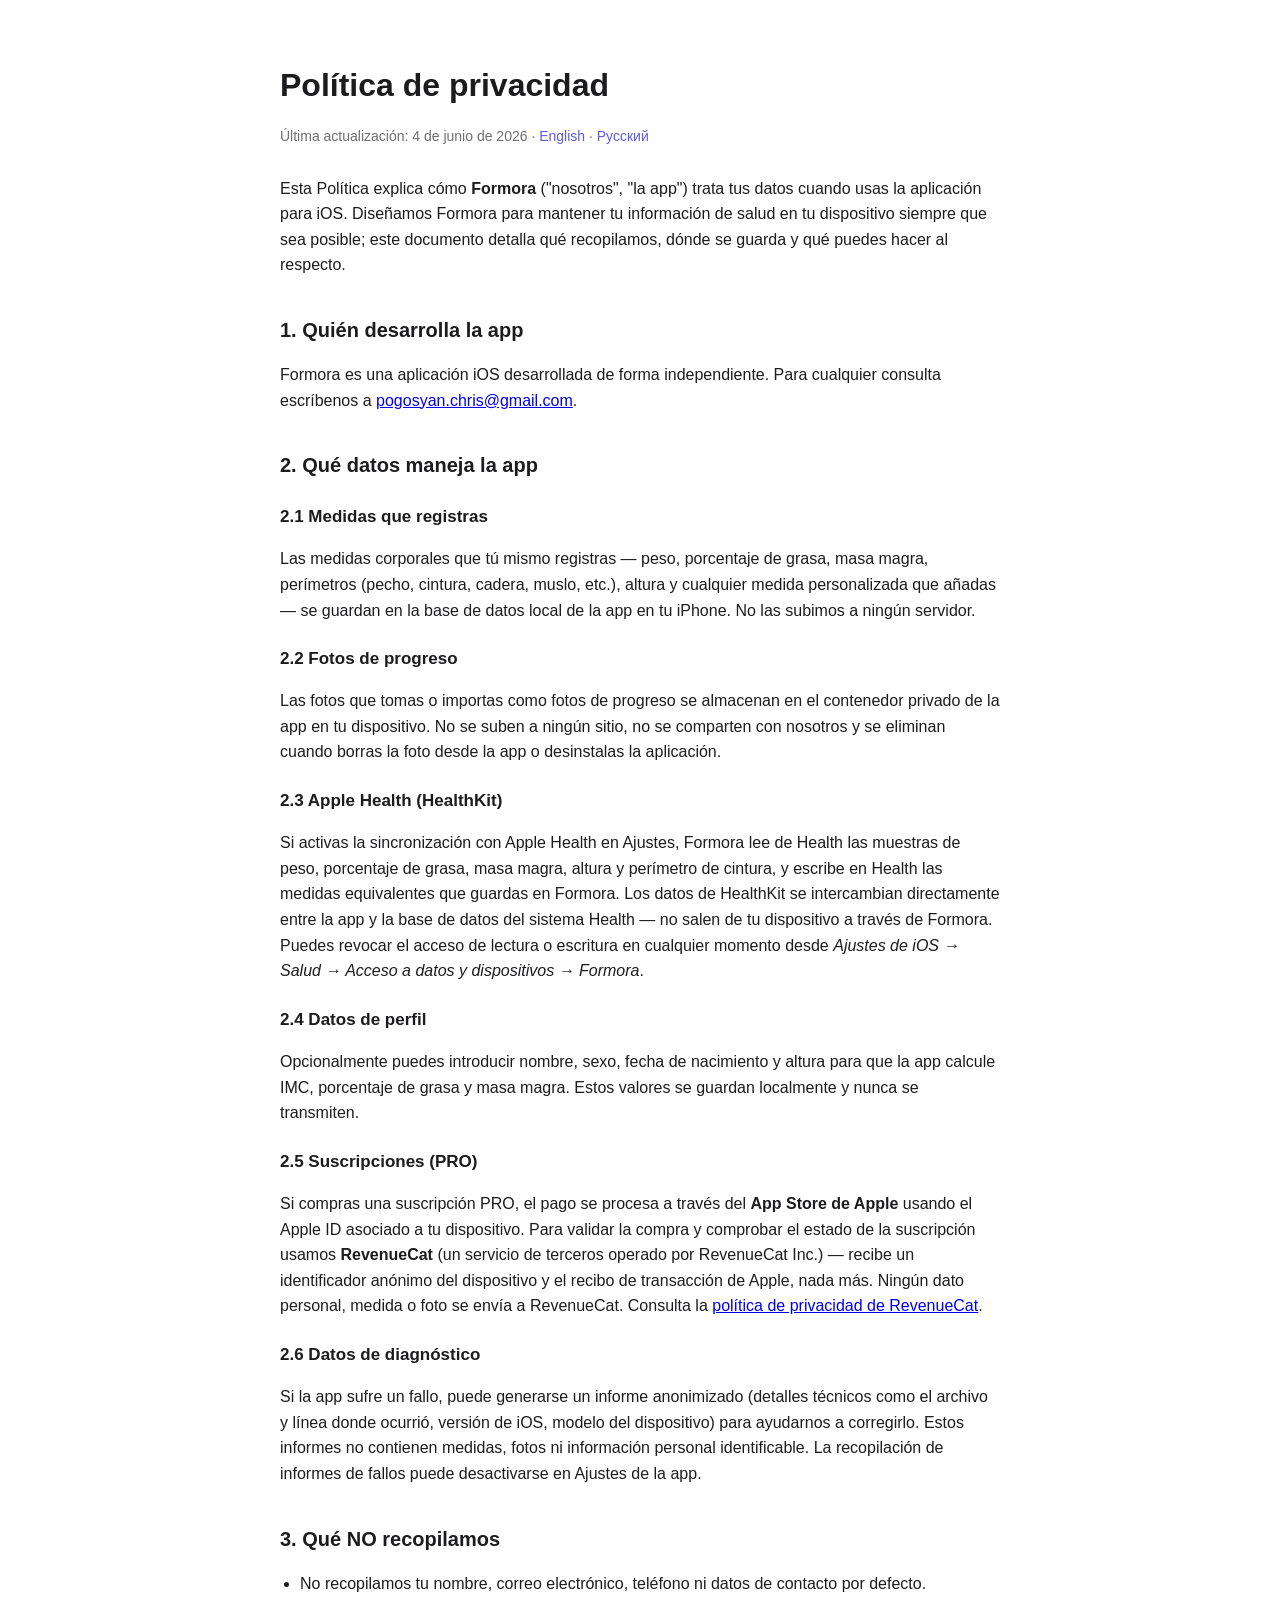
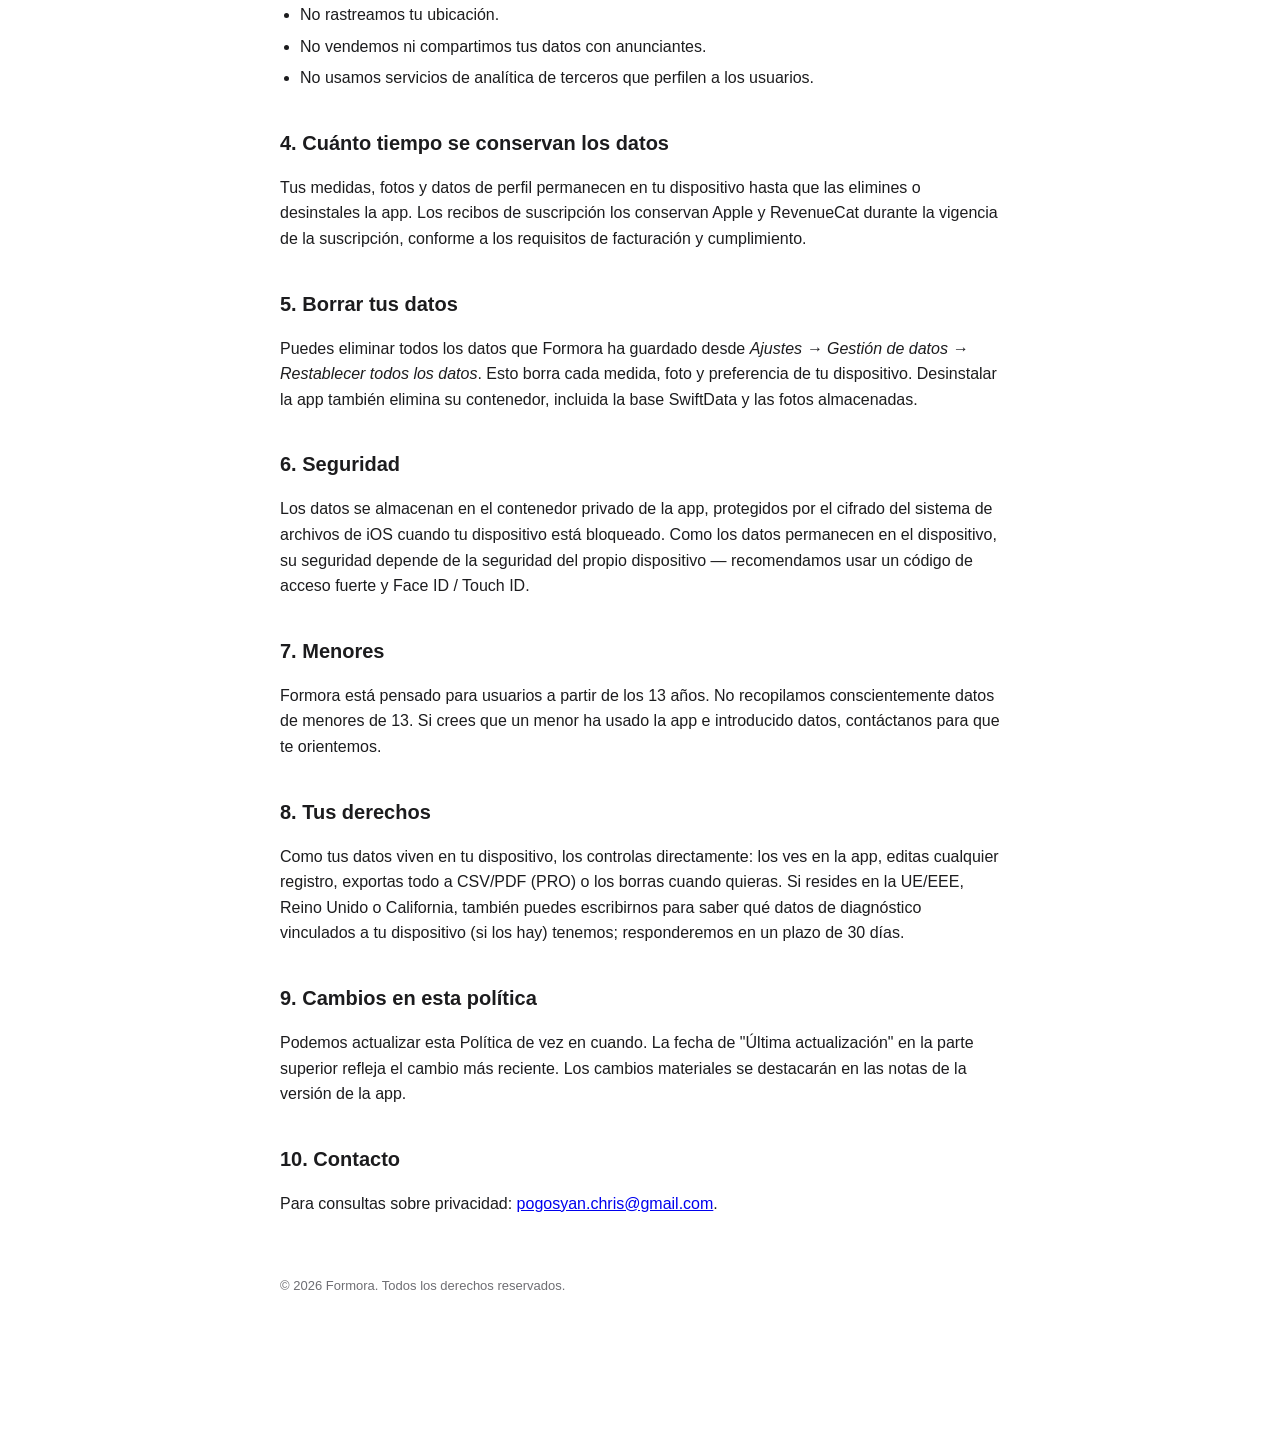
==== privacy.es.html @ cd093d3e "Initial — Privacy Policy and Terms of Service (EN/RU/ES)" ====
<!DOCTYPE html>
<html lang="es">
<head>
<meta charset="utf-8">
<meta name="viewport" content="width=device-width, initial-scale=1">
<title>Formora — Política de privacidad</title>
<link rel="stylesheet" href="style.css">
</head>
<body>

<h1>Política de privacidad</h1>
<p class="meta">
  Última actualización: 4 de junio de 2026 ·
  <a href="privacy.html">English</a> ·
  <a href="privacy.ru.html">Русский</a>
</p>

<p>Esta Política explica cómo <strong>Formora</strong> ("nosotros", "la app") trata tus datos cuando usas la aplicación para iOS. Diseñamos Formora para mantener tu información de salud en tu dispositivo siempre que sea posible; este documento detalla qué recopilamos, dónde se guarda y qué puedes hacer al respecto.</p>

<h2>1. Quién desarrolla la app</h2>
<p>Formora es una aplicación iOS desarrollada de forma independiente. Para cualquier consulta escríbenos a <a href="mailto:pogosyan.chris@gmail.com">pogosyan.chris@gmail.com</a>.</p>

<h2>2. Qué datos maneja la app</h2>

<h3>2.1 Medidas que registras</h3>
<p>Las medidas corporales que tú mismo registras — peso, porcentaje de grasa, masa magra, perímetros (pecho, cintura, cadera, muslo, etc.), altura y cualquier medida personalizada que añadas — se guardan en la base de datos local de la app en tu iPhone. No las subimos a ningún servidor.</p>

<h3>2.2 Fotos de progreso</h3>
<p>Las fotos que tomas o importas como fotos de progreso se almacenan en el contenedor privado de la app en tu dispositivo. No se suben a ningún sitio, no se comparten con nosotros y se eliminan cuando borras la foto desde la app o desinstalas la aplicación.</p>

<h3>2.3 Apple Health (HealthKit)</h3>
<p>Si activas la sincronización con Apple Health en Ajustes, Formora lee de Health las muestras de peso, porcentaje de grasa, masa magra, altura y perímetro de cintura, y escribe en Health las medidas equivalentes que guardas en Formora. Los datos de HealthKit se intercambian directamente entre la app y la base de datos del sistema Health — no salen de tu dispositivo a través de Formora. Puedes revocar el acceso de lectura o escritura en cualquier momento desde <em>Ajustes de iOS → Salud → Acceso a datos y dispositivos → Formora</em>.</p>

<h3>2.4 Datos de perfil</h3>
<p>Opcionalmente puedes introducir nombre, sexo, fecha de nacimiento y altura para que la app calcule IMC, porcentaje de grasa y masa magra. Estos valores se guardan localmente y nunca se transmiten.</p>

<h3>2.5 Suscripciones (PRO)</h3>
<p>Si compras una suscripción PRO, el pago se procesa a través del <strong>App Store de Apple</strong> usando el Apple ID asociado a tu dispositivo. Para validar la compra y comprobar el estado de la suscripción usamos <strong>RevenueCat</strong> (un servicio de terceros operado por RevenueCat Inc.) — recibe un identificador anónimo del dispositivo y el recibo de transacción de Apple, nada más. Ningún dato personal, medida o foto se envía a RevenueCat. Consulta la <a href="https://www.revenuecat.com/privacy/">política de privacidad de RevenueCat</a>.</p>

<h3>2.6 Datos de diagnóstico</h3>
<p>Si la app sufre un fallo, puede generarse un informe anonimizado (detalles técnicos como el archivo y línea donde ocurrió, versión de iOS, modelo del dispositivo) para ayudarnos a corregirlo. Estos informes no contienen medidas, fotos ni información personal identificable. La recopilación de informes de fallos puede desactivarse en Ajustes de la app.</p>

<h2>3. Qué NO recopilamos</h2>
<ul>
  <li>No recopilamos tu nombre, correo electrónico, teléfono ni datos de contacto por defecto.</li>
  <li>No rastreamos tu ubicación.</li>
  <li>No vendemos ni compartimos tus datos con anunciantes.</li>
  <li>No usamos servicios de analítica de terceros que perfilen a los usuarios.</li>
</ul>

<h2>4. Cuánto tiempo se conservan los datos</h2>
<p>Tus medidas, fotos y datos de perfil permanecen en tu dispositivo hasta que las elimines o desinstales la app. Los recibos de suscripción los conservan Apple y RevenueCat durante la vigencia de la suscripción, conforme a los requisitos de facturación y cumplimiento.</p>

<h2>5. Borrar tus datos</h2>
<p>Puedes eliminar todos los datos que Formora ha guardado desde <em>Ajustes → Gestión de datos → Restablecer todos los datos</em>. Esto borra cada medida, foto y preferencia de tu dispositivo. Desinstalar la app también elimina su contenedor, incluida la base SwiftData y las fotos almacenadas.</p>

<h2>6. Seguridad</h2>
<p>Los datos se almacenan en el contenedor privado de la app, protegidos por el cifrado del sistema de archivos de iOS cuando tu dispositivo está bloqueado. Como los datos permanecen en el dispositivo, su seguridad depende de la seguridad del propio dispositivo — recomendamos usar un código de acceso fuerte y Face ID / Touch ID.</p>

<h2>7. Menores</h2>
<p>Formora está pensado para usuarios a partir de los 13 años. No recopilamos conscientemente datos de menores de 13. Si crees que un menor ha usado la app e introducido datos, contáctanos para que te orientemos.</p>

<h2>8. Tus derechos</h2>
<p>Como tus datos viven en tu dispositivo, los controlas directamente: los ves en la app, editas cualquier registro, exportas todo a CSV/PDF (PRO) o los borras cuando quieras. Si resides en la UE/EEE, Reino Unido o California, también puedes escribirnos para saber qué datos de diagnóstico vinculados a tu dispositivo (si los hay) tenemos; responderemos en un plazo de 30 días.</p>

<h2>9. Cambios en esta política</h2>
<p>Podemos actualizar esta Política de vez en cuando. La fecha de "Última actualización" en la parte superior refleja el cambio más reciente. Los cambios materiales se destacarán en las notas de la versión de la app.</p>

<h2>10. Contacto</h2>
<p>Para consultas sobre privacidad: <a href="mailto:pogosyan.chris@gmail.com">pogosyan.chris@gmail.com</a>.</p>

<footer>© 2026 Formora. Todos los derechos reservados.</footer>

</body>
</html>
---- style.css ----
/* Shared styling for Formora legal pages.
   Plain Apple-feeling typography; lives next to the HTML so GitHub
   Pages serves it from the same /docs root. */
body {
  font-family: -apple-system, BlinkMacSystemFont, "SF Pro Text",
    "Helvetica Neue", sans-serif;
  max-width: 720px;
  margin: 60px auto;
  padding: 0 24px 80px;
  color: #1c1c1e;
  line-height: 1.6;
  background: #fff;
}

h1 { font-size: 32px; margin-bottom: 4px; }
h2 { font-size: 20px; margin-top: 36px; margin-bottom: 8px; }
h3 { font-size: 17px; margin-top: 22px; margin-bottom: 6px; }

p, li { font-size: 16px; }
ul { padding-left: 20px; }
li { margin: 6px 0; }

.meta { color: #6e6e73; font-size: 14px; margin-bottom: 28px; }
.meta a { color: #5e5ce6; text-decoration: none; }
.meta a:hover { text-decoration: underline; }

code {
  font-family: ui-monospace, "SF Mono", Menlo, monospace;
  font-size: 14px;
  background: #f5f5f7;
  padding: 2px 6px;
  border-radius: 4px;
}

footer {
  margin-top: 60px;
  font-size: 13px;
  color: #6e6e73;
}

@media (prefers-color-scheme: dark) {
  body { background: #000; color: #f2f2f7; }
  .meta, footer { color: #8e8e93; }
  code { background: #1c1c1e; }
}
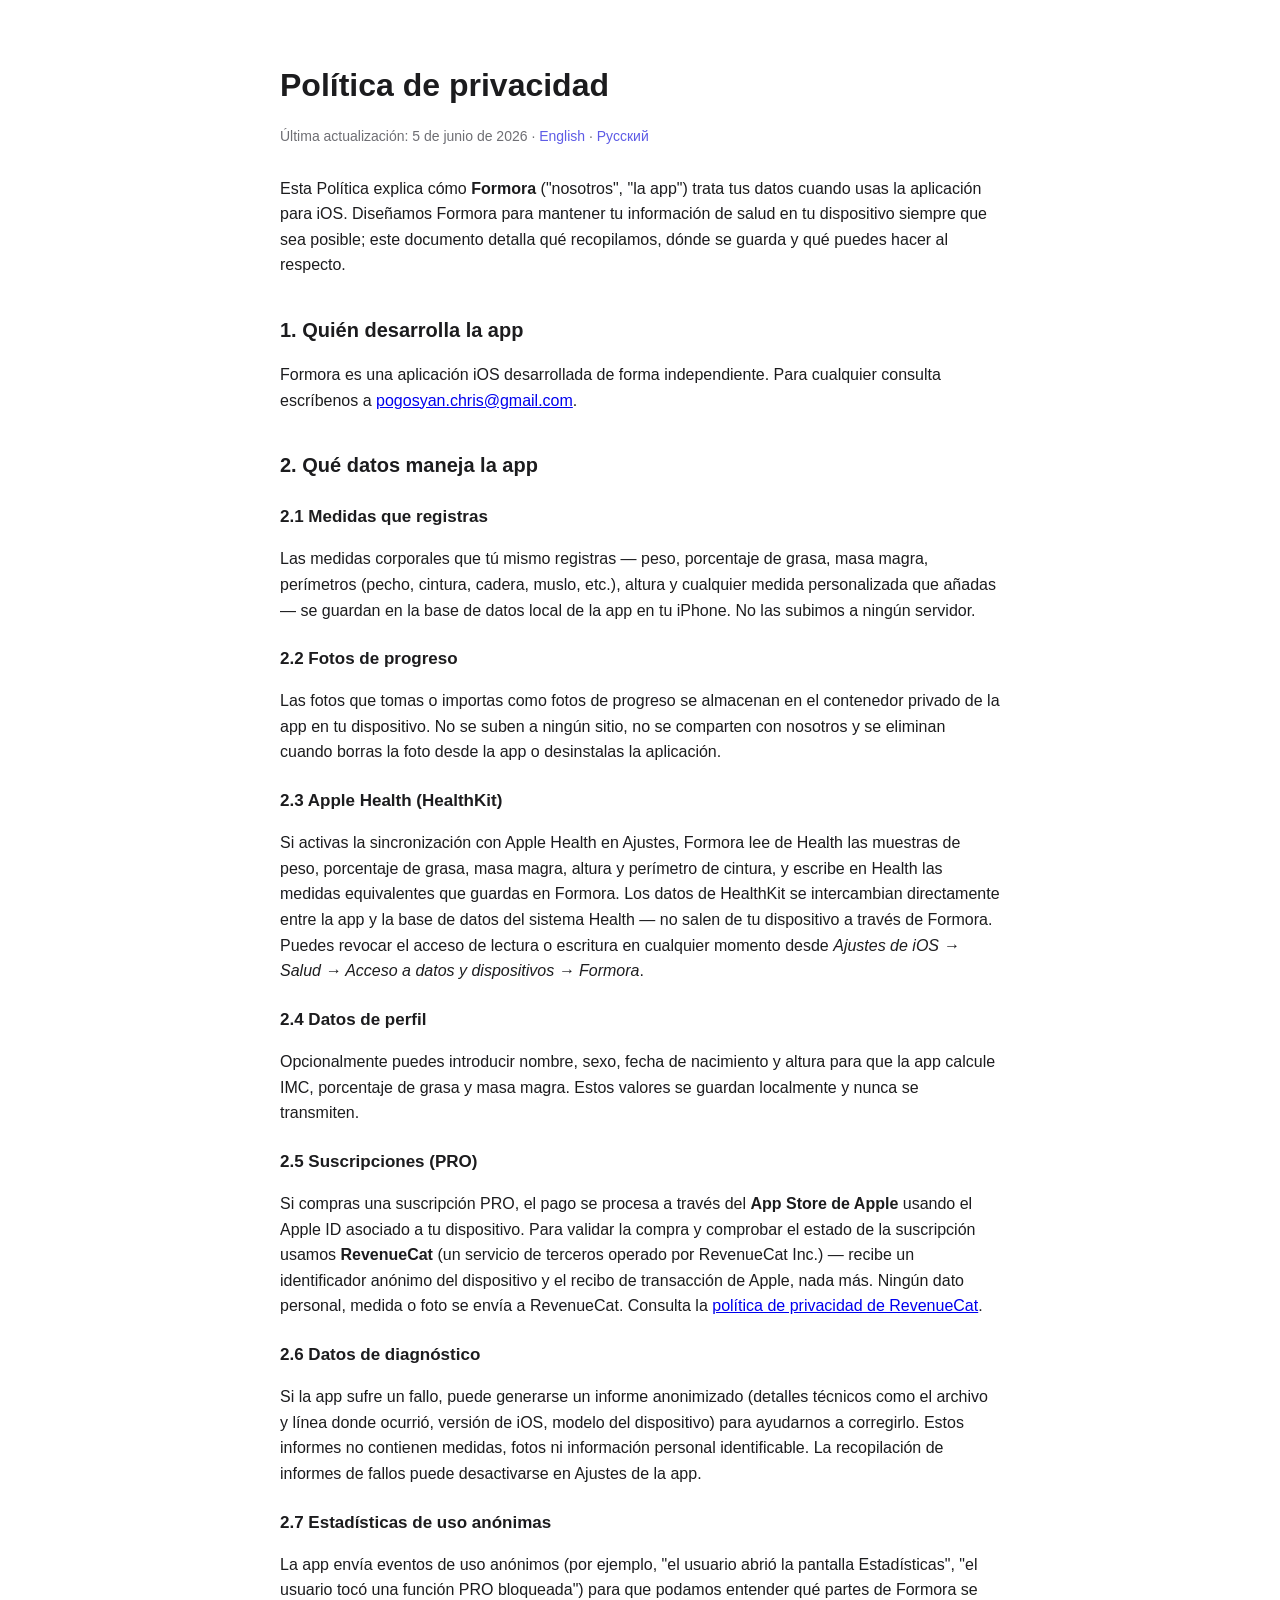
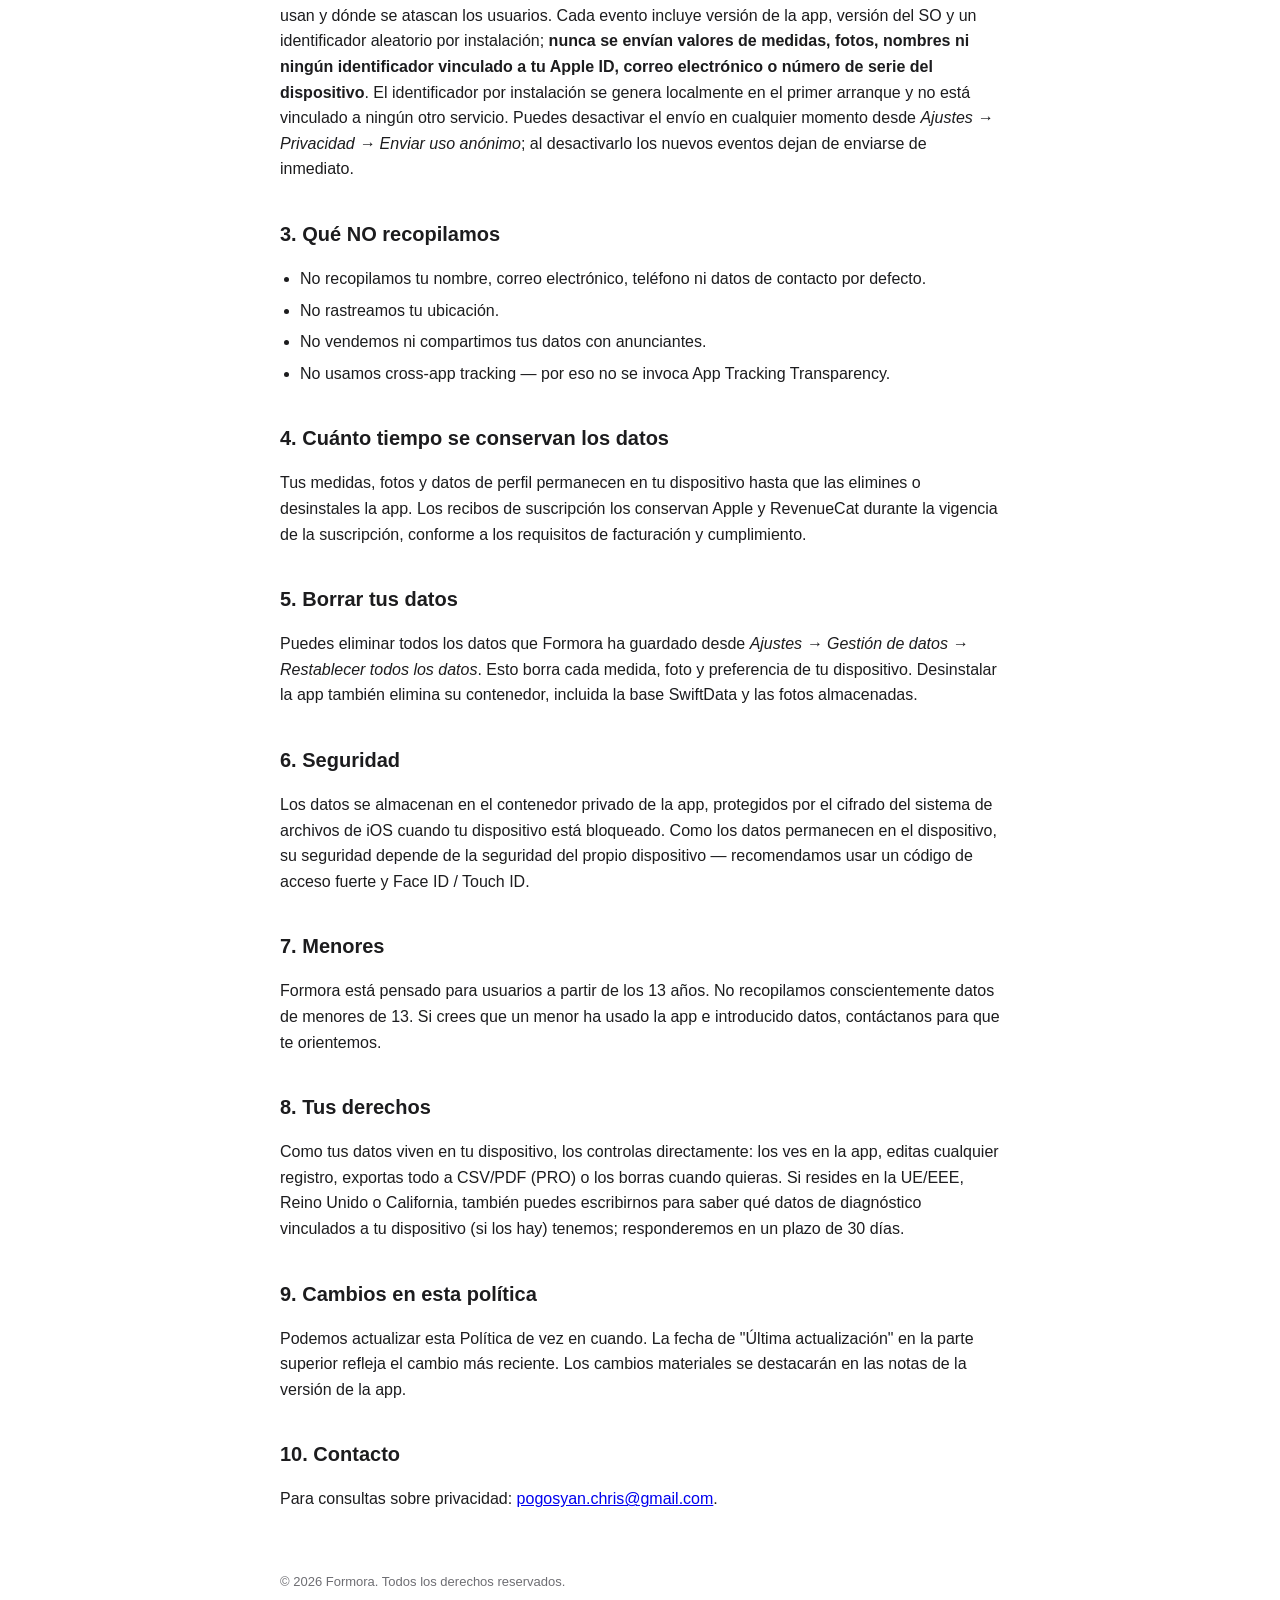
==== commit 8f3a7805: "Privacy Policy: document anonymous in-app usage analytics Adds a new §2.7 explaining that the app em" ====
--- a/privacy.es.html
+++ b/privacy.es.html
@@ -10,7 +10,7 @@
 
 <h1>Política de privacidad</h1>
 <p class="meta">
-  Última actualización: 4 de junio de 2026 ·
+  Última actualización: 5 de junio de 2026 ·
   <a href="privacy.html">English</a> ·
   <a href="privacy.ru.html">Русский</a>
 </p>
@@ -40,12 +40,15 @@
 <h3>2.6 Datos de diagnóstico</h3>
 <p>Si la app sufre un fallo, puede generarse un informe anonimizado (detalles técnicos como el archivo y línea donde ocurrió, versión de iOS, modelo del dispositivo) para ayudarnos a corregirlo. Estos informes no contienen medidas, fotos ni información personal identificable. La recopilación de informes de fallos puede desactivarse en Ajustes de la app.</p>
 
+<h3>2.7 Estadísticas de uso anónimas</h3>
+<p>La app envía eventos de uso anónimos (por ejemplo, "el usuario abrió la pantalla Estadísticas", "el usuario tocó una función PRO bloqueada") para que podamos entender qué partes de Formora se usan y dónde se atascan los usuarios. Cada evento incluye versión de la app, versión del SO y un identificador aleatorio por instalación; <strong>nunca se envían valores de medidas, fotos, nombres ni ningún identificador vinculado a tu Apple ID, correo electrónico o número de serie del dispositivo</strong>. El identificador por instalación se genera localmente en el primer arranque y no está vinculado a ningún otro servicio. Puedes desactivar el envío en cualquier momento desde <em>Ajustes → Privacidad → Enviar uso anónimo</em>; al desactivarlo los nuevos eventos dejan de enviarse de inmediato.</p>
+
 <h2>3. Qué NO recopilamos</h2>
 <ul>
   <li>No recopilamos tu nombre, correo electrónico, teléfono ni datos de contacto por defecto.</li>
   <li>No rastreamos tu ubicación.</li>
   <li>No vendemos ni compartimos tus datos con anunciantes.</li>
-  <li>No usamos servicios de analítica de terceros que perfilen a los usuarios.</li>
+  <li>No usamos cross-app tracking — por eso no se invoca App Tracking Transparency.</li>
 </ul>
 
 <h2>4. Cuánto tiempo se conservan los datos</h2>
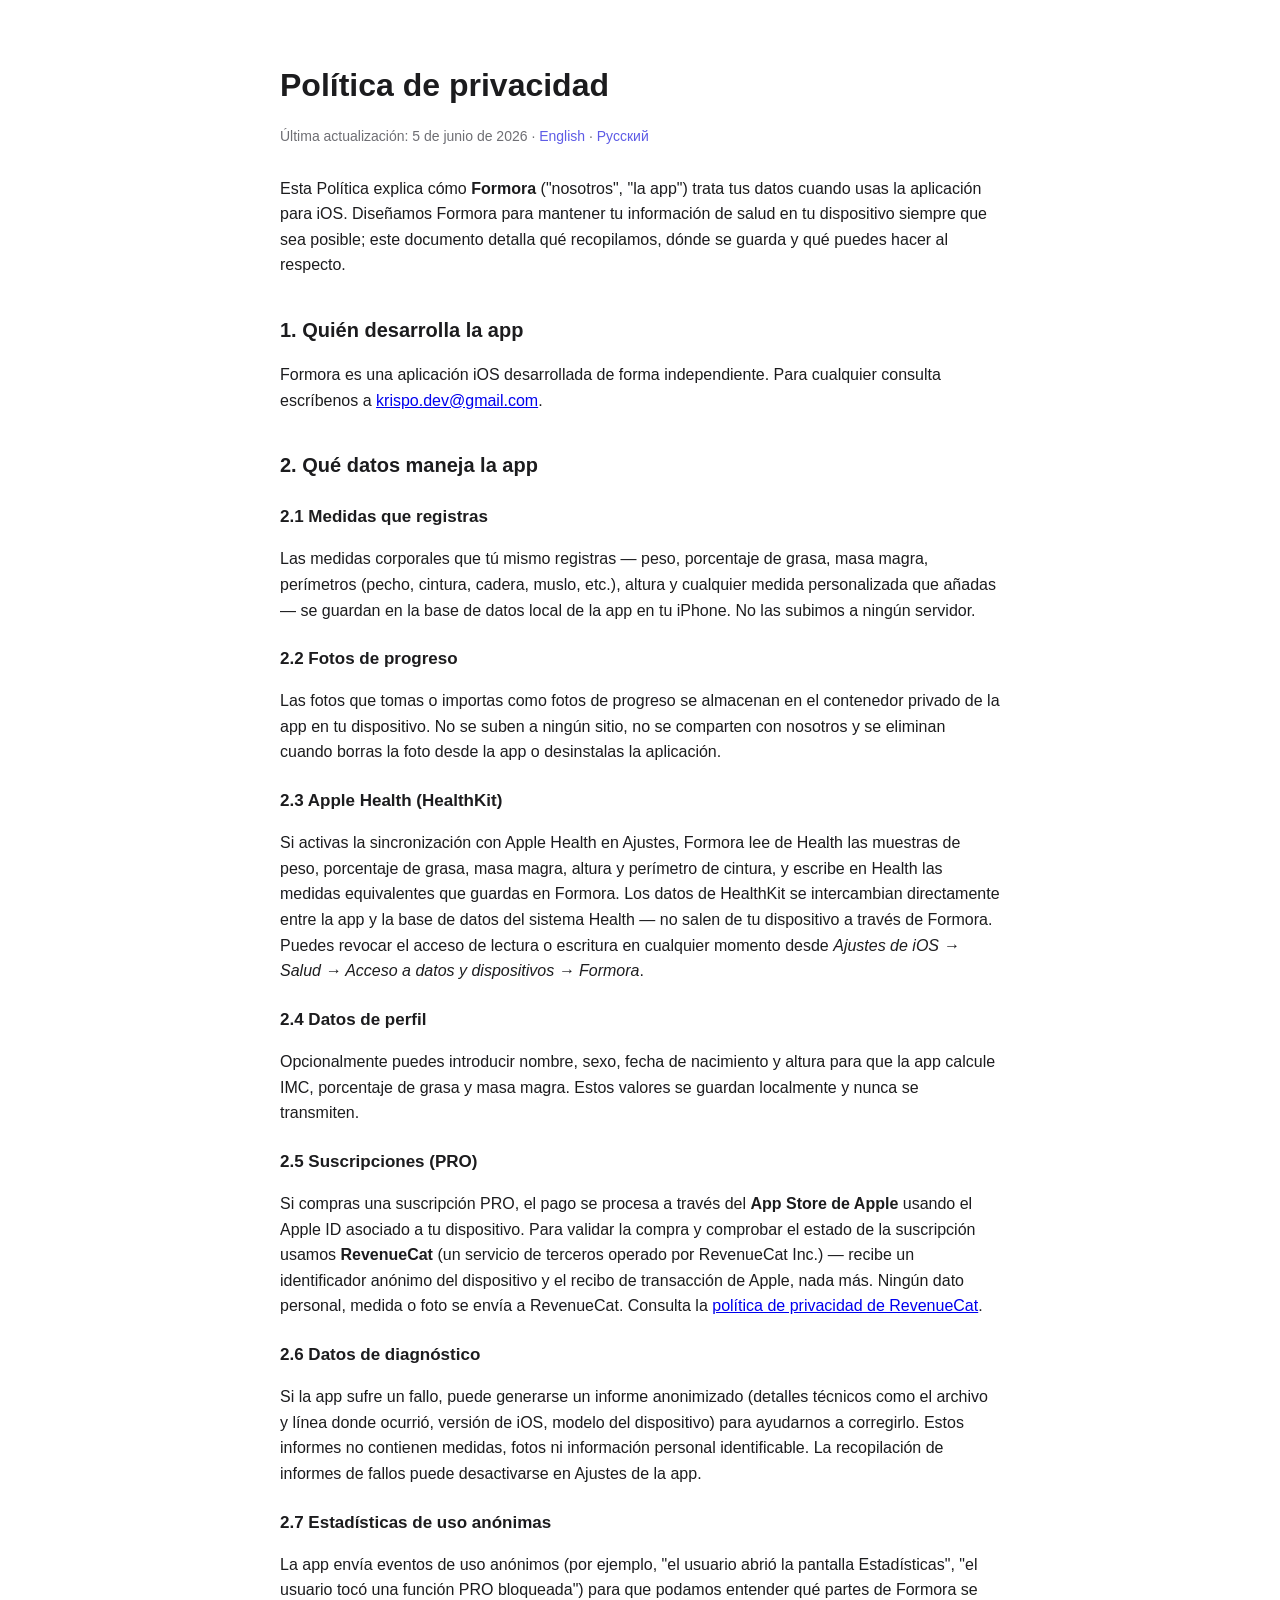
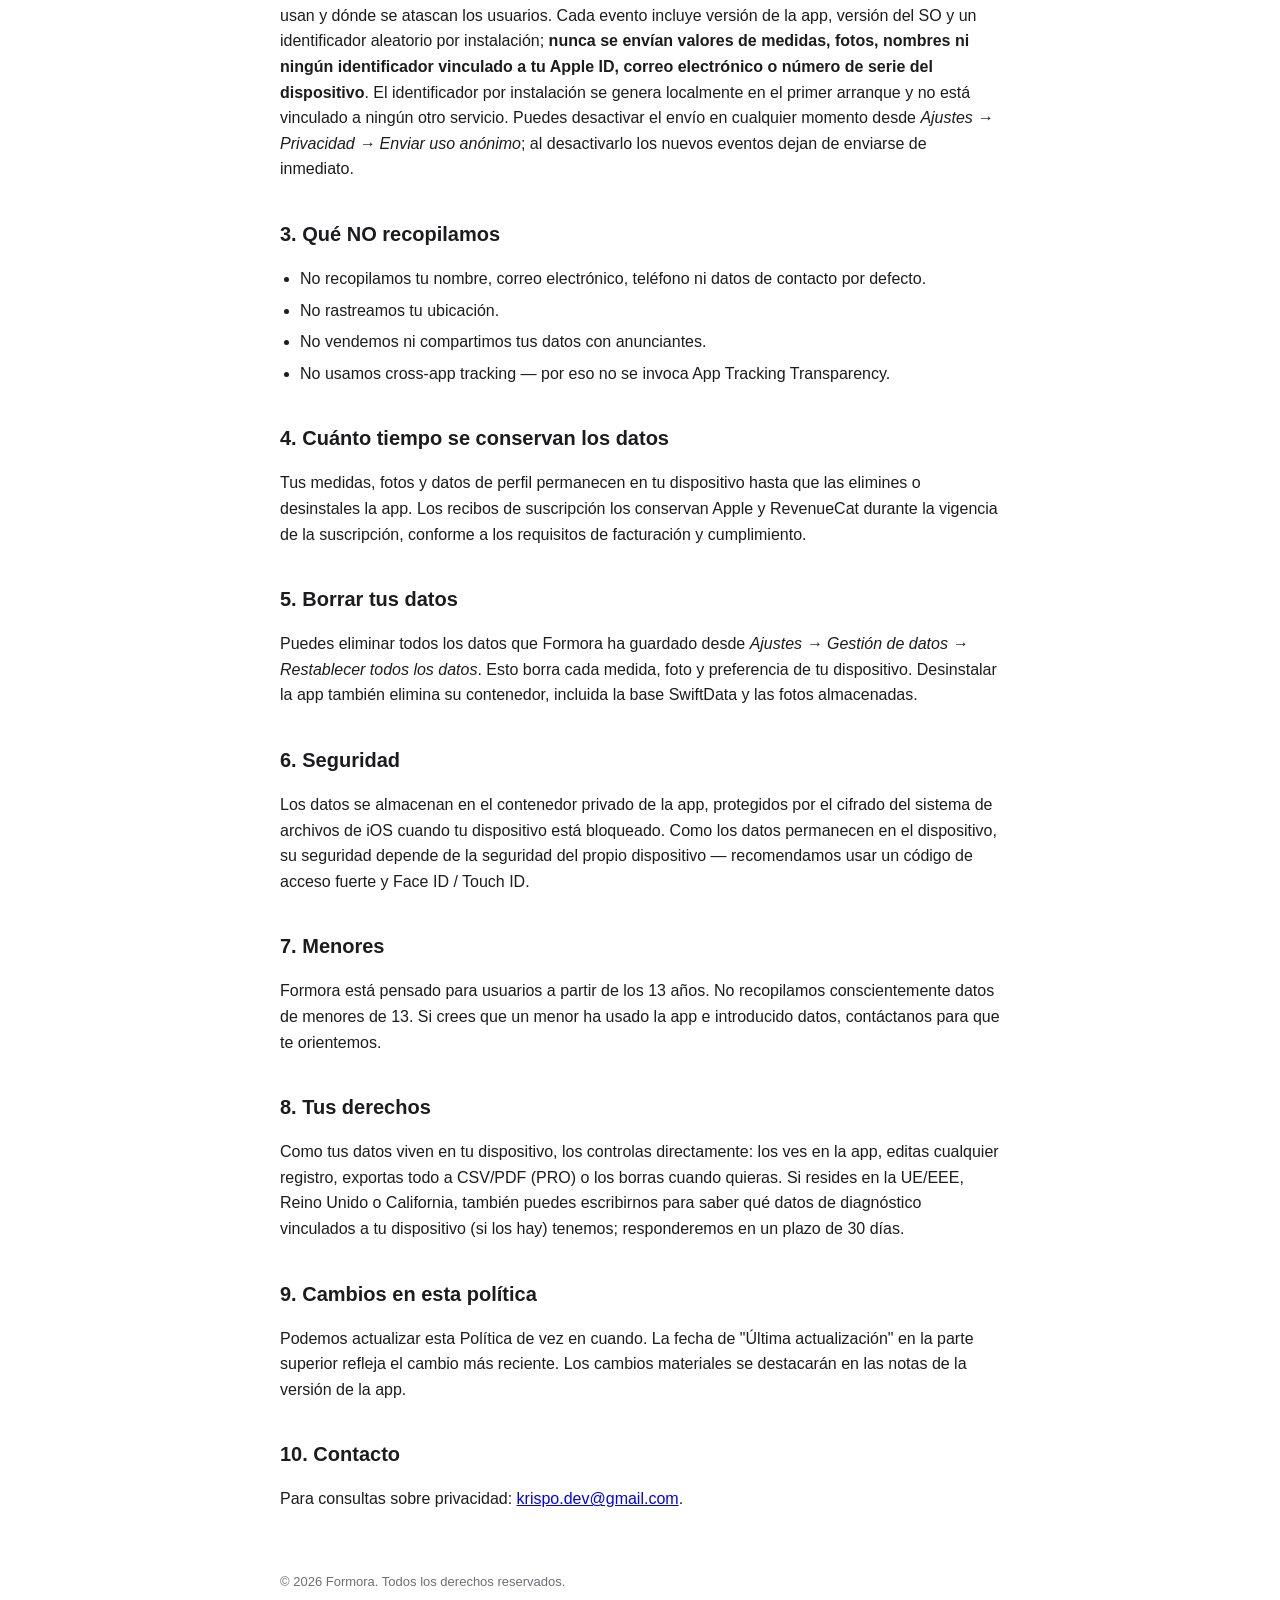
==== commit d2260103: "Support email: pogosyan.chris@gmail.com → krispo.dev@gmail.com Personal address swapped for a dedica" ====
--- a/privacy.es.html
+++ b/privacy.es.html
@@ -18,7 +18,7 @@
 <p>Esta Política explica cómo <strong>Formora</strong> ("nosotros", "la app") trata tus datos cuando usas la aplicación para iOS. Diseñamos Formora para mantener tu información de salud en tu dispositivo siempre que sea posible; este documento detalla qué recopilamos, dónde se guarda y qué puedes hacer al respecto.</p>
 
 <h2>1. Quién desarrolla la app</h2>
-<p>Formora es una aplicación iOS desarrollada de forma independiente. Para cualquier consulta escríbenos a <a href="mailto:pogosyan.chris@gmail.com">pogosyan.chris@gmail.com</a>.</p>
+<p>Formora es una aplicación iOS desarrollada de forma independiente. Para cualquier consulta escríbenos a <a href="mailto:krispo.dev@gmail.com">krispo.dev@gmail.com</a>.</p>
 
 <h2>2. Qué datos maneja la app</h2>
 
@@ -70,7 +70,7 @@
 <p>Podemos actualizar esta Política de vez en cuando. La fecha de "Última actualización" en la parte superior refleja el cambio más reciente. Los cambios materiales se destacarán en las notas de la versión de la app.</p>
 
 <h2>10. Contacto</h2>
-<p>Para consultas sobre privacidad: <a href="mailto:pogosyan.chris@gmail.com">pogosyan.chris@gmail.com</a>.</p>
+<p>Para consultas sobre privacidad: <a href="mailto:krispo.dev@gmail.com">krispo.dev@gmail.com</a>.</p>
 
 <footer>© 2026 Formora. Todos los derechos reservados.</footer>
 
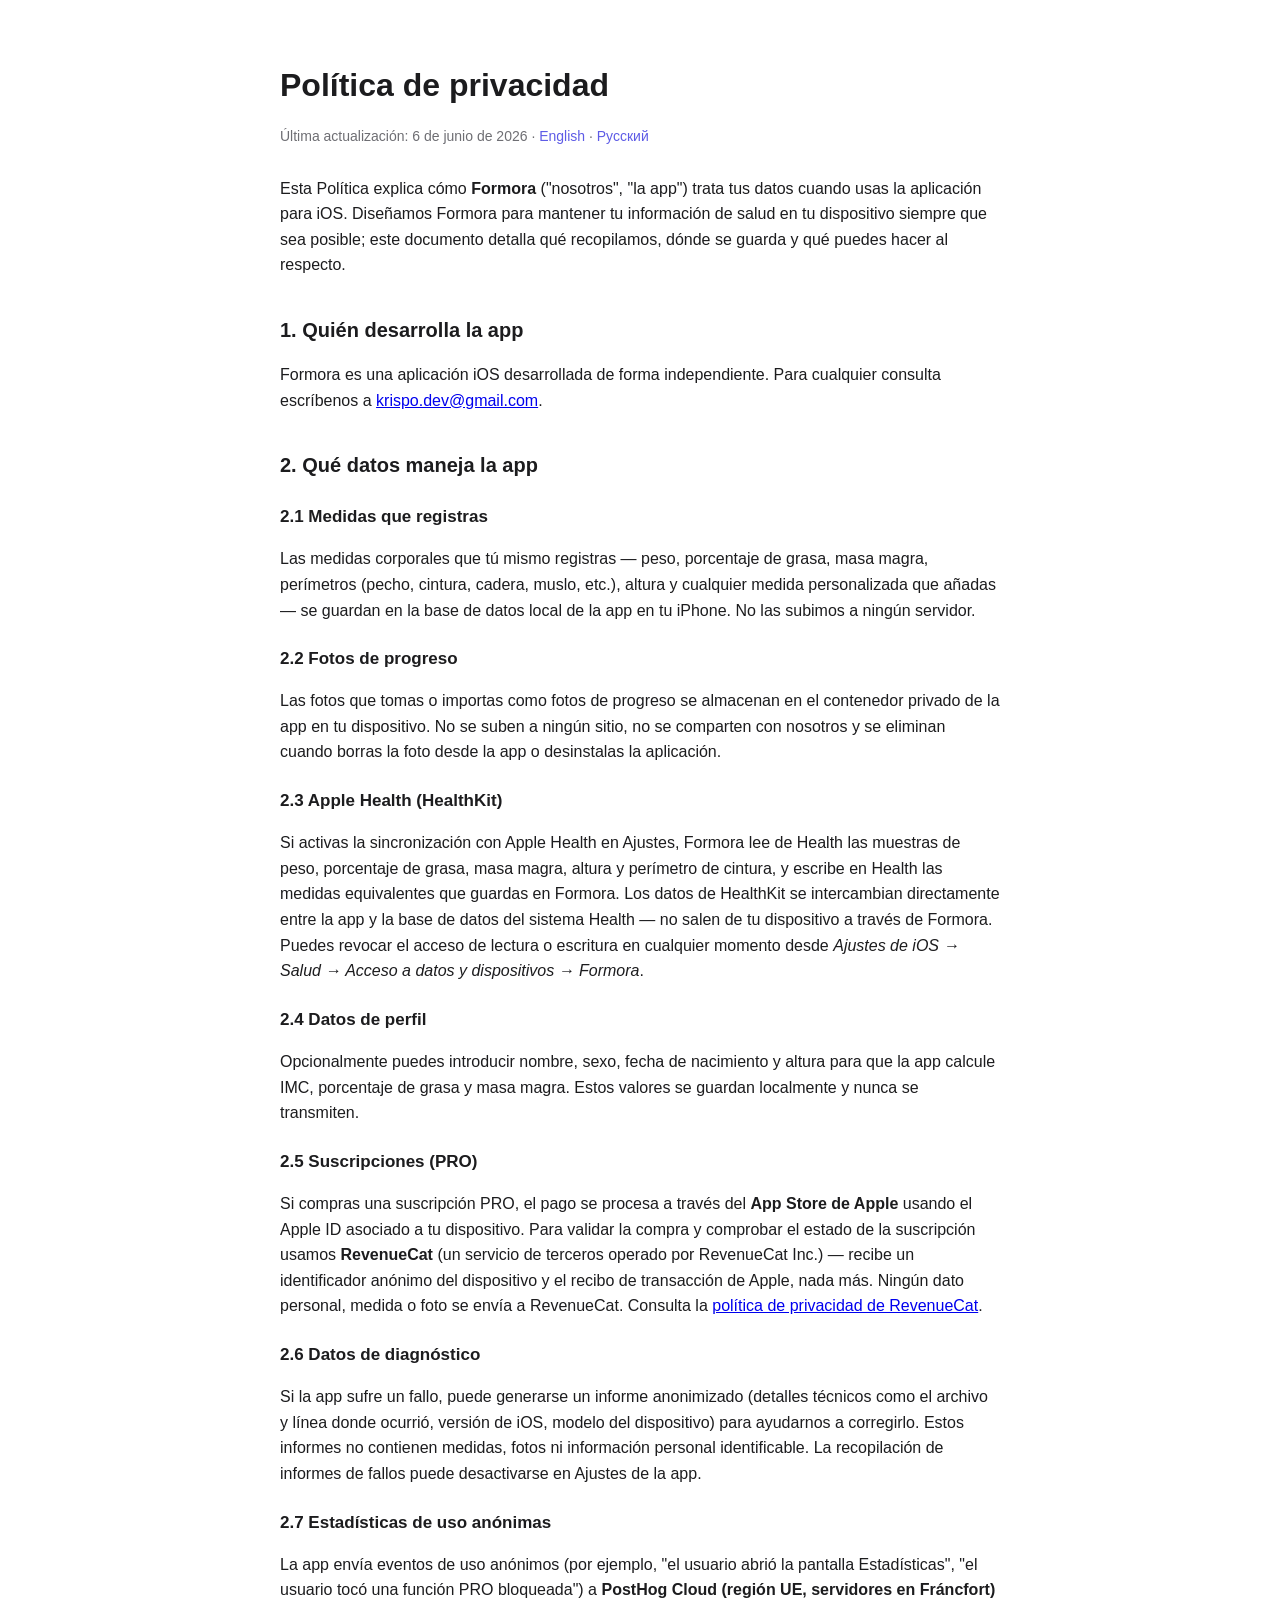
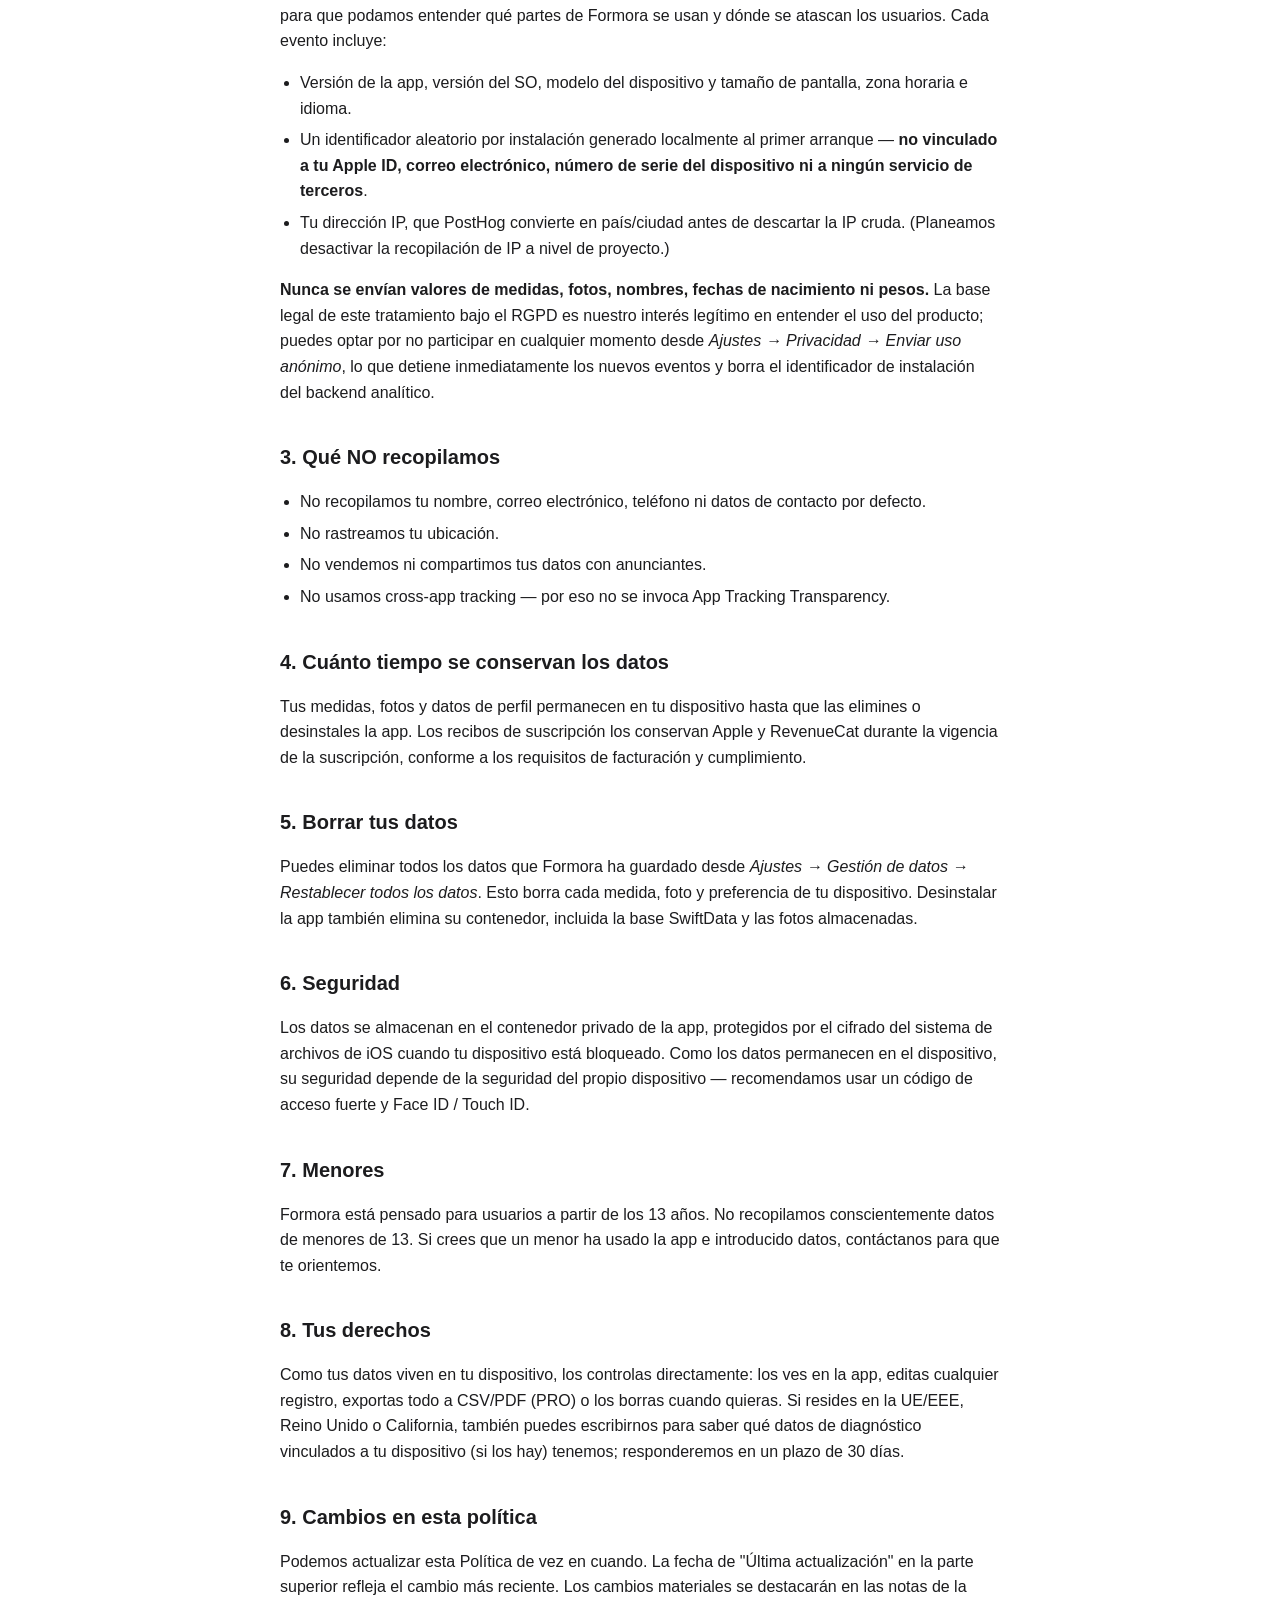
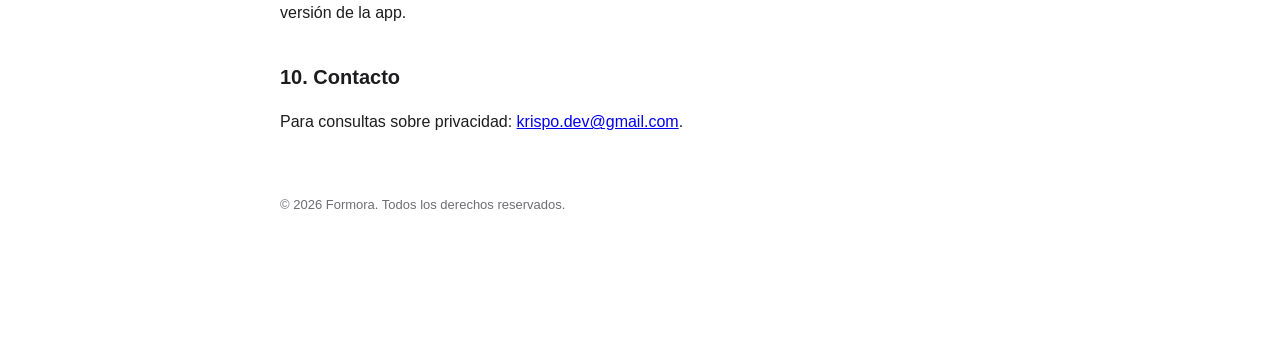
==== commit 1900e423: "Privacy: expand §2.7 to honestly disclose PostHog auto-captured fields The previous wording said eve" ====
--- a/privacy.es.html
+++ b/privacy.es.html
@@ -10,7 +10,7 @@
 
 <h1>Política de privacidad</h1>
 <p class="meta">
-  Última actualización: 5 de junio de 2026 ·
+  Última actualización: 6 de junio de 2026 ·
   <a href="privacy.html">English</a> ·
   <a href="privacy.ru.html">Русский</a>
 </p>
@@ -41,7 +41,13 @@
 <p>Si la app sufre un fallo, puede generarse un informe anonimizado (detalles técnicos como el archivo y línea donde ocurrió, versión de iOS, modelo del dispositivo) para ayudarnos a corregirlo. Estos informes no contienen medidas, fotos ni información personal identificable. La recopilación de informes de fallos puede desactivarse en Ajustes de la app.</p>
 
 <h3>2.7 Estadísticas de uso anónimas</h3>
-<p>La app envía eventos de uso anónimos (por ejemplo, "el usuario abrió la pantalla Estadísticas", "el usuario tocó una función PRO bloqueada") para que podamos entender qué partes de Formora se usan y dónde se atascan los usuarios. Cada evento incluye versión de la app, versión del SO y un identificador aleatorio por instalación; <strong>nunca se envían valores de medidas, fotos, nombres ni ningún identificador vinculado a tu Apple ID, correo electrónico o número de serie del dispositivo</strong>. El identificador por instalación se genera localmente en el primer arranque y no está vinculado a ningún otro servicio. Puedes desactivar el envío en cualquier momento desde <em>Ajustes → Privacidad → Enviar uso anónimo</em>; al desactivarlo los nuevos eventos dejan de enviarse de inmediato.</p>
+<p>La app envía eventos de uso anónimos (por ejemplo, "el usuario abrió la pantalla Estadísticas", "el usuario tocó una función PRO bloqueada") a <strong>PostHog Cloud (región UE, servidores en Fráncfort)</strong> para que podamos entender qué partes de Formora se usan y dónde se atascan los usuarios. Cada evento incluye:</p>
+<ul>
+  <li>Versión de la app, versión del SO, modelo del dispositivo y tamaño de pantalla, zona horaria e idioma.</li>
+  <li>Un identificador aleatorio por instalación generado localmente al primer arranque — <strong>no vinculado a tu Apple ID, correo electrónico, número de serie del dispositivo ni a ningún servicio de terceros</strong>.</li>
+  <li>Tu dirección IP, que PostHog convierte en país/ciudad antes de descartar la IP cruda. (Planeamos desactivar la recopilación de IP a nivel de proyecto.)</li>
+</ul>
+<p><strong>Nunca se envían valores de medidas, fotos, nombres, fechas de nacimiento ni pesos.</strong> La base legal de este tratamiento bajo el RGPD es nuestro interés legítimo en entender el uso del producto; puedes optar por no participar en cualquier momento desde <em>Ajustes → Privacidad → Enviar uso anónimo</em>, lo que detiene inmediatamente los nuevos eventos y borra el identificador de instalación del backend analítico.</p>
 
 <h2>3. Qué NO recopilamos</h2>
 <ul>
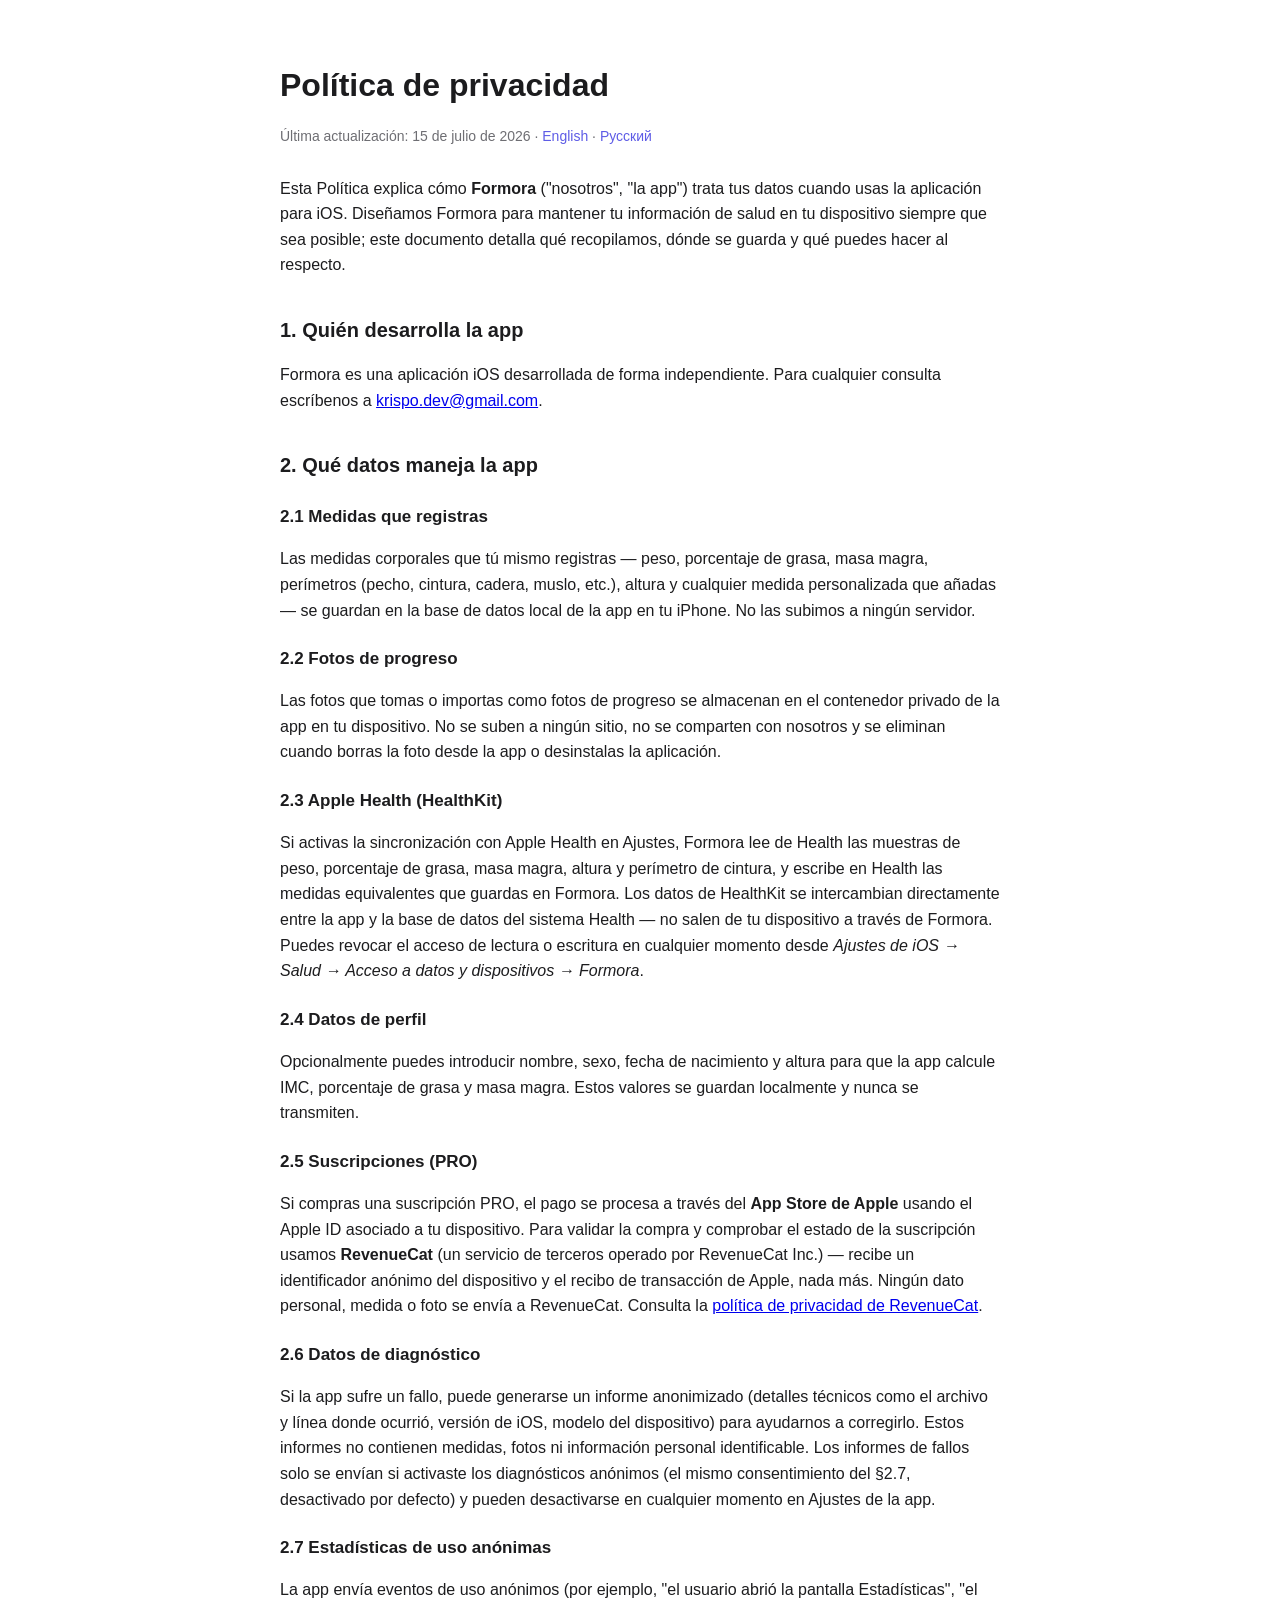
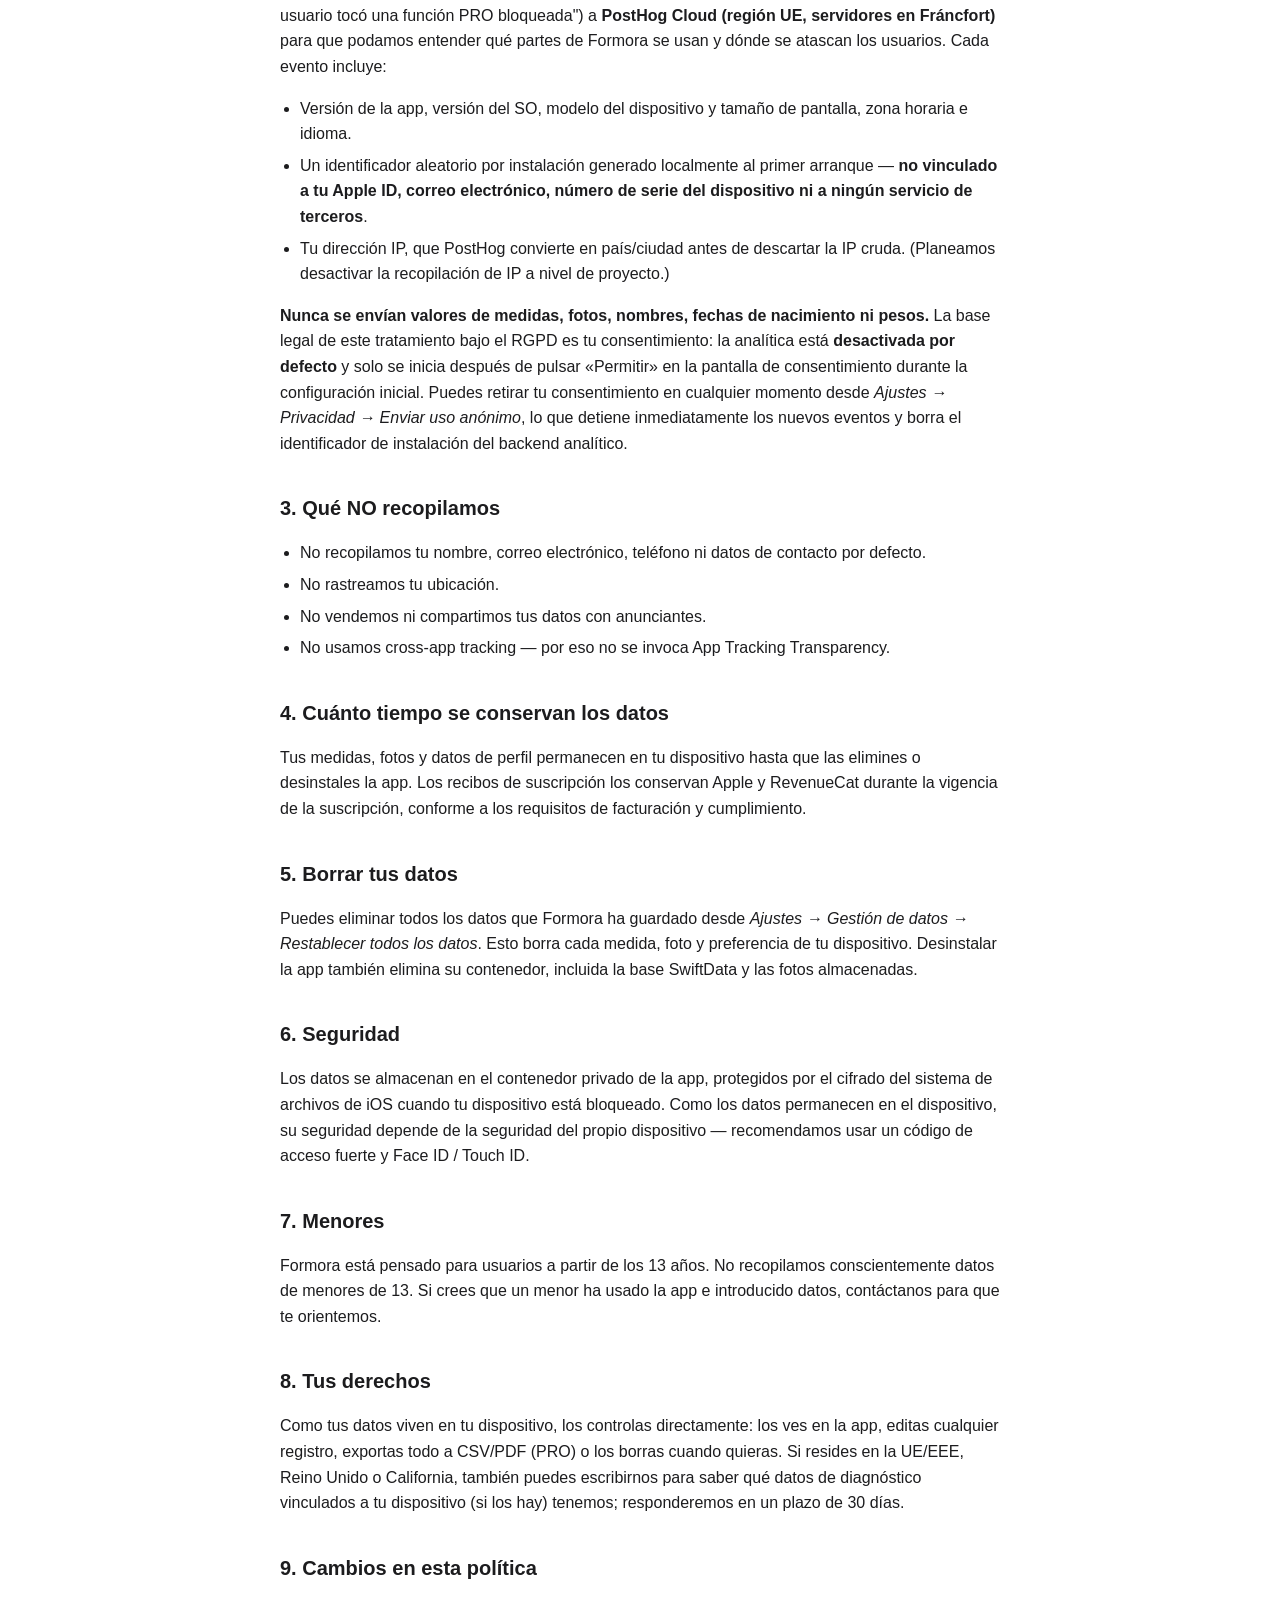
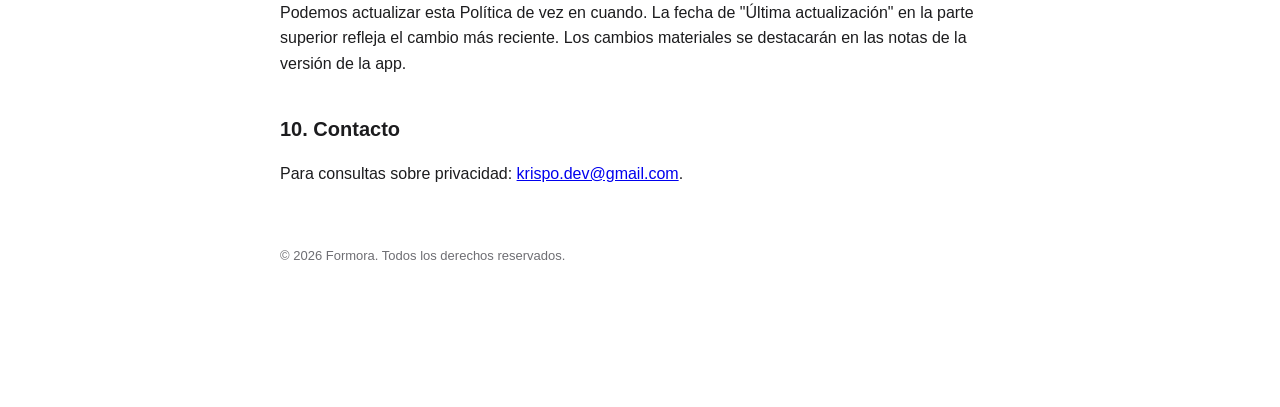
==== commit 6fc95d91: "Privacy: analytics/crash legal basis is now opt-in consent (GDPR) The app gained an onboarding conse" ====
--- a/privacy.es.html
+++ b/privacy.es.html
@@ -10,7 +10,7 @@
 
 <h1>Política de privacidad</h1>
 <p class="meta">
-  Última actualización: 6 de junio de 2026 ·
+  Última actualización: 15 de julio de 2026 ·
   <a href="privacy.html">English</a> ·
   <a href="privacy.ru.html">Русский</a>
 </p>
@@ -38,7 +38,7 @@
 <p>Si compras una suscripción PRO, el pago se procesa a través del <strong>App Store de Apple</strong> usando el Apple ID asociado a tu dispositivo. Para validar la compra y comprobar el estado de la suscripción usamos <strong>RevenueCat</strong> (un servicio de terceros operado por RevenueCat Inc.) — recibe un identificador anónimo del dispositivo y el recibo de transacción de Apple, nada más. Ningún dato personal, medida o foto se envía a RevenueCat. Consulta la <a href="https://www.revenuecat.com/privacy/">política de privacidad de RevenueCat</a>.</p>
 
 <h3>2.6 Datos de diagnóstico</h3>
-<p>Si la app sufre un fallo, puede generarse un informe anonimizado (detalles técnicos como el archivo y línea donde ocurrió, versión de iOS, modelo del dispositivo) para ayudarnos a corregirlo. Estos informes no contienen medidas, fotos ni información personal identificable. La recopilación de informes de fallos puede desactivarse en Ajustes de la app.</p>
+<p>Si la app sufre un fallo, puede generarse un informe anonimizado (detalles técnicos como el archivo y línea donde ocurrió, versión de iOS, modelo del dispositivo) para ayudarnos a corregirlo. Estos informes no contienen medidas, fotos ni información personal identificable. Los informes de fallos solo se envían si activaste los diagnósticos anónimos (el mismo consentimiento del §2.7, desactivado por defecto) y pueden desactivarse en cualquier momento en Ajustes de la app.</p>
 
 <h3>2.7 Estadísticas de uso anónimas</h3>
 <p>La app envía eventos de uso anónimos (por ejemplo, "el usuario abrió la pantalla Estadísticas", "el usuario tocó una función PRO bloqueada") a <strong>PostHog Cloud (región UE, servidores en Fráncfort)</strong> para que podamos entender qué partes de Formora se usan y dónde se atascan los usuarios. Cada evento incluye:</p>
@@ -47,7 +47,7 @@
   <li>Un identificador aleatorio por instalación generado localmente al primer arranque — <strong>no vinculado a tu Apple ID, correo electrónico, número de serie del dispositivo ni a ningún servicio de terceros</strong>.</li>
   <li>Tu dirección IP, que PostHog convierte en país/ciudad antes de descartar la IP cruda. (Planeamos desactivar la recopilación de IP a nivel de proyecto.)</li>
 </ul>
-<p><strong>Nunca se envían valores de medidas, fotos, nombres, fechas de nacimiento ni pesos.</strong> La base legal de este tratamiento bajo el RGPD es nuestro interés legítimo en entender el uso del producto; puedes optar por no participar en cualquier momento desde <em>Ajustes → Privacidad → Enviar uso anónimo</em>, lo que detiene inmediatamente los nuevos eventos y borra el identificador de instalación del backend analítico.</p>
+<p><strong>Nunca se envían valores de medidas, fotos, nombres, fechas de nacimiento ni pesos.</strong> La base legal de este tratamiento bajo el RGPD es tu consentimiento: la analítica está <strong>desactivada por defecto</strong> y solo se inicia después de pulsar «Permitir» en la pantalla de consentimiento durante la configuración inicial. Puedes retirar tu consentimiento en cualquier momento desde <em>Ajustes → Privacidad → Enviar uso anónimo</em>, lo que detiene inmediatamente los nuevos eventos y borra el identificador de instalación del backend analítico.</p>
 
 <h2>3. Qué NO recopilamos</h2>
 <ul>
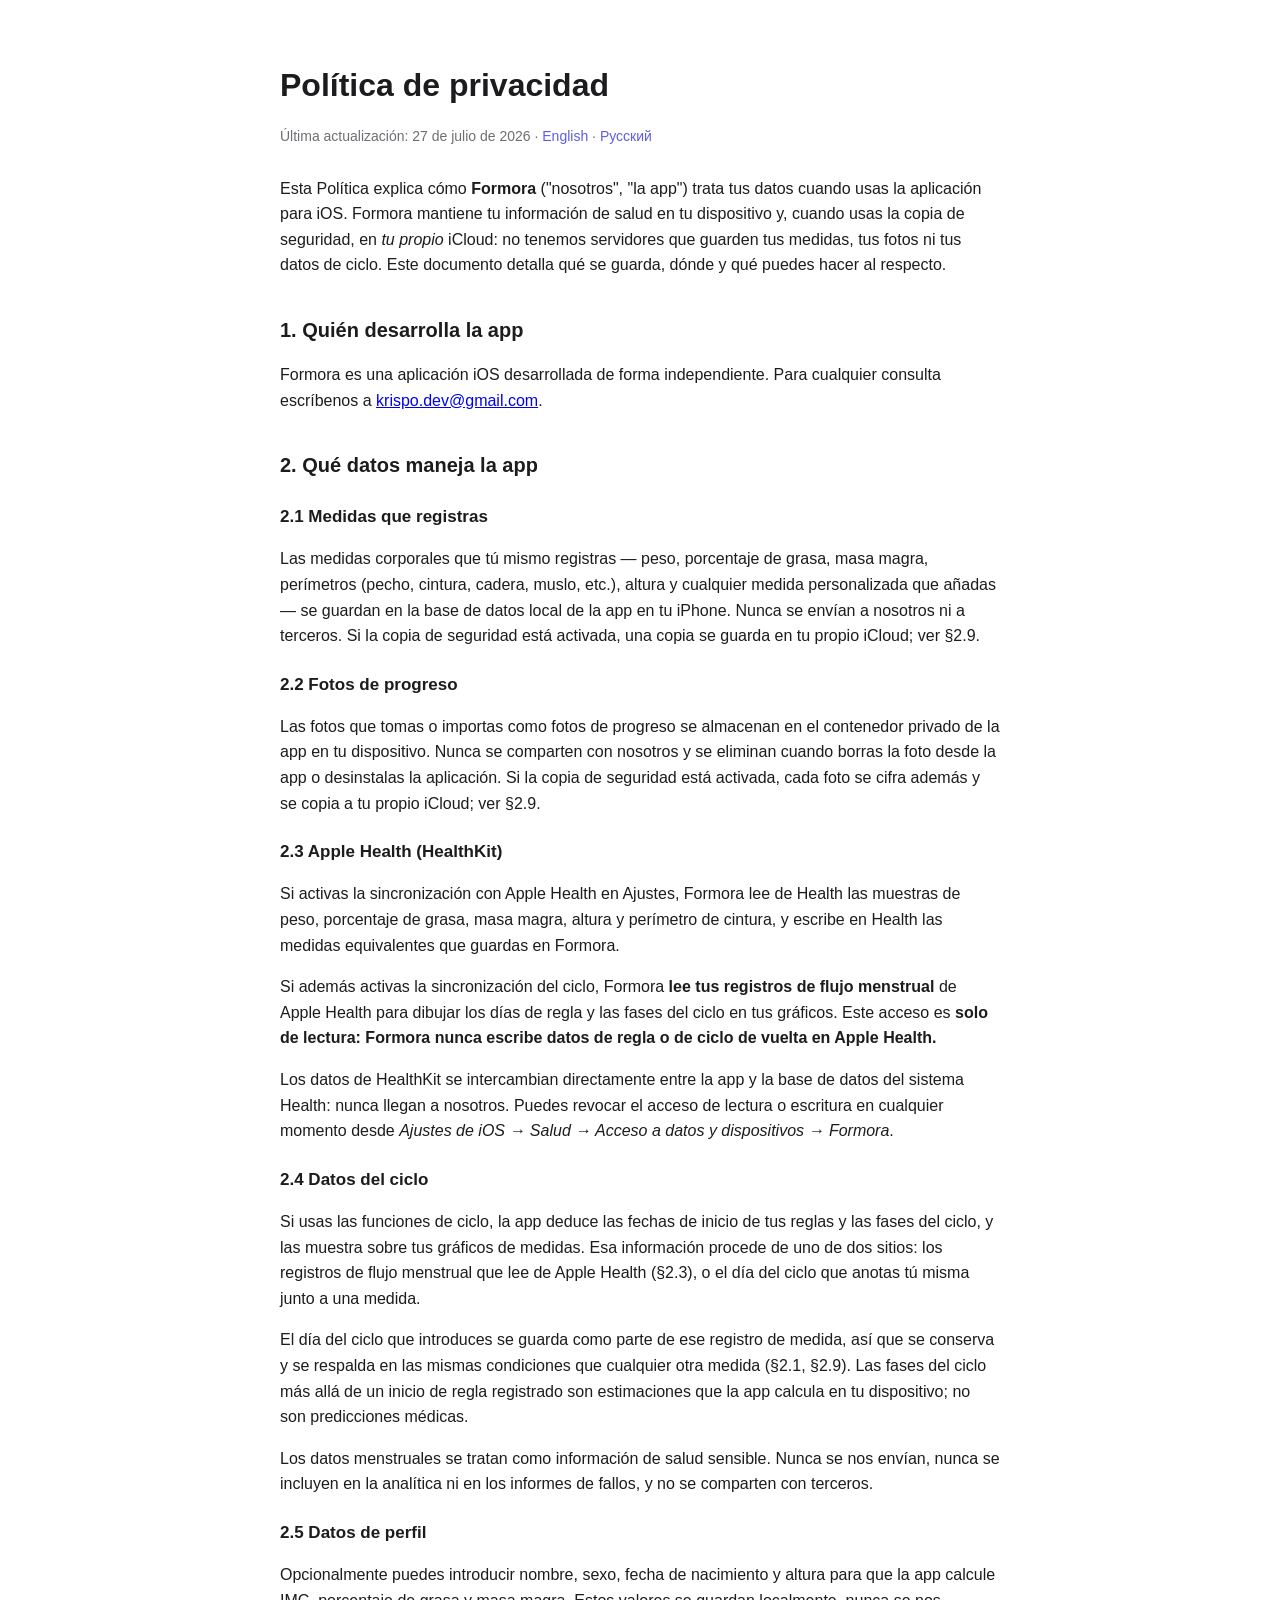
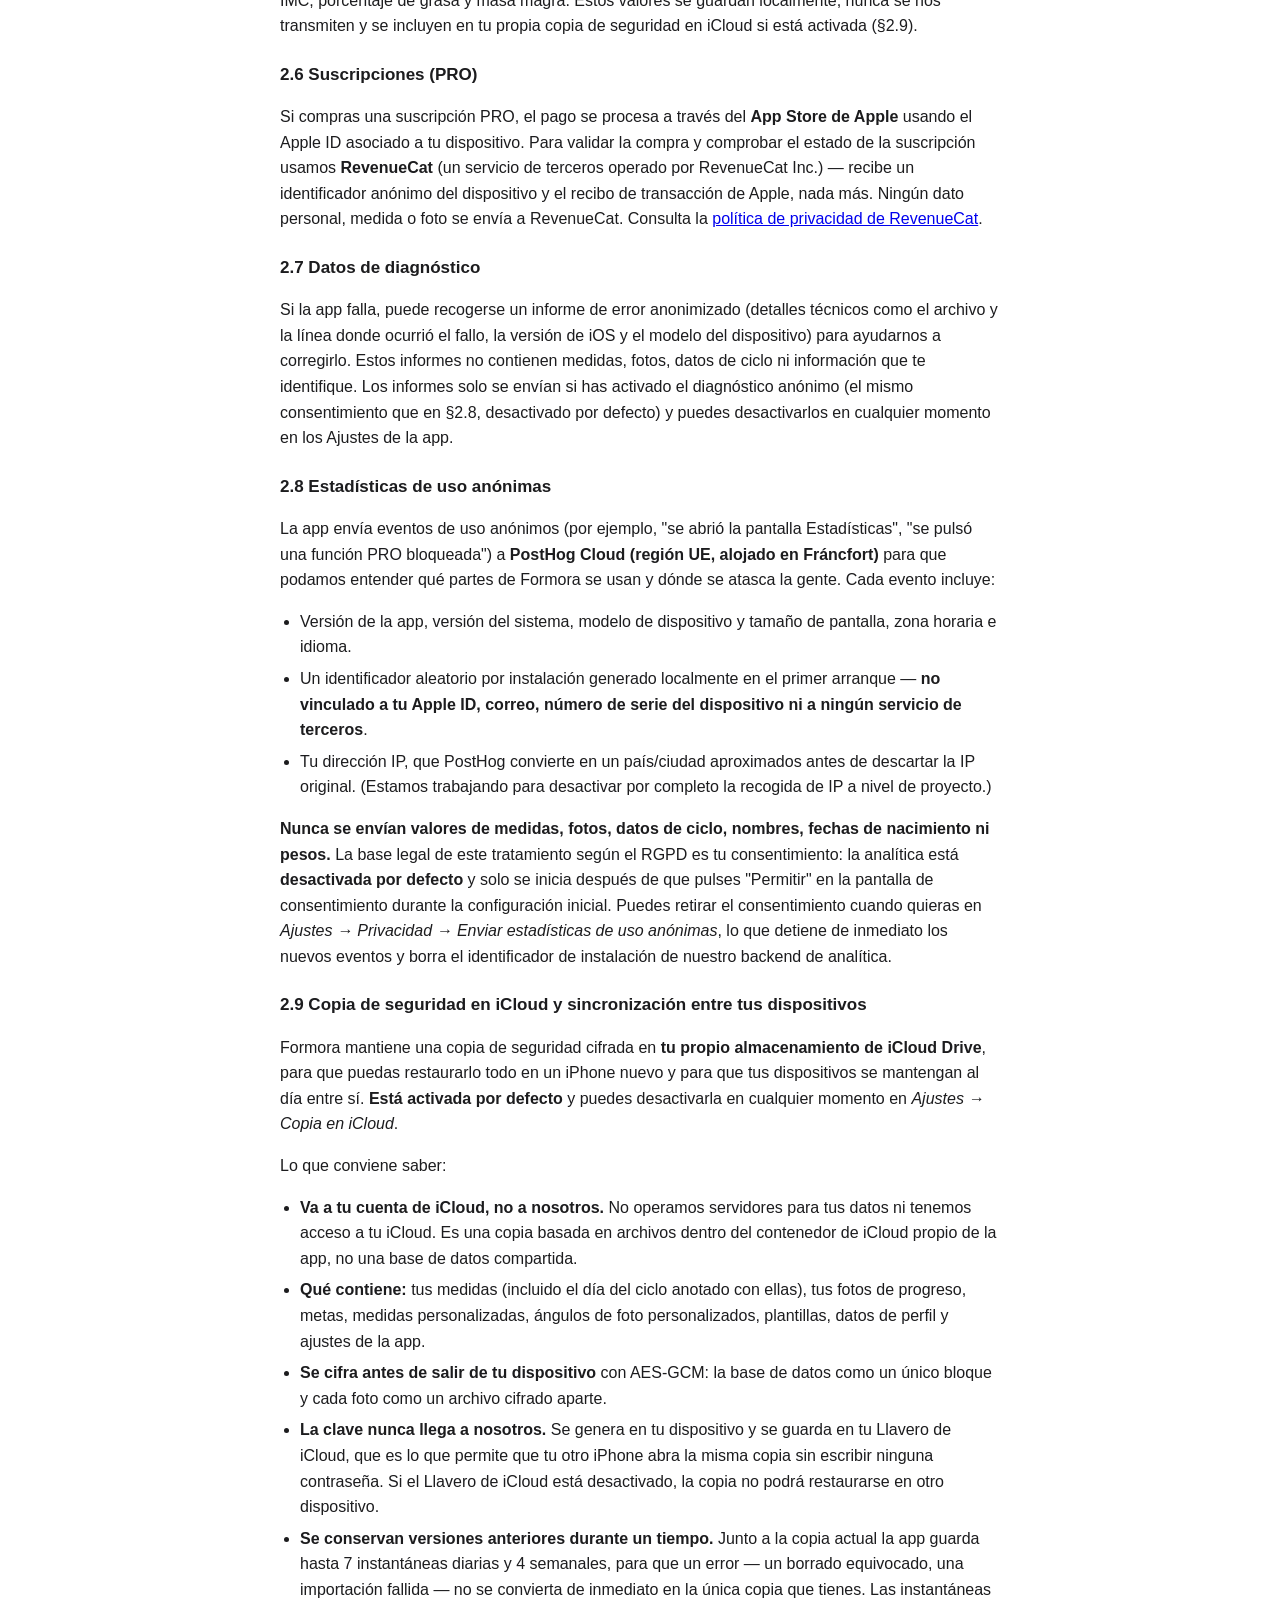
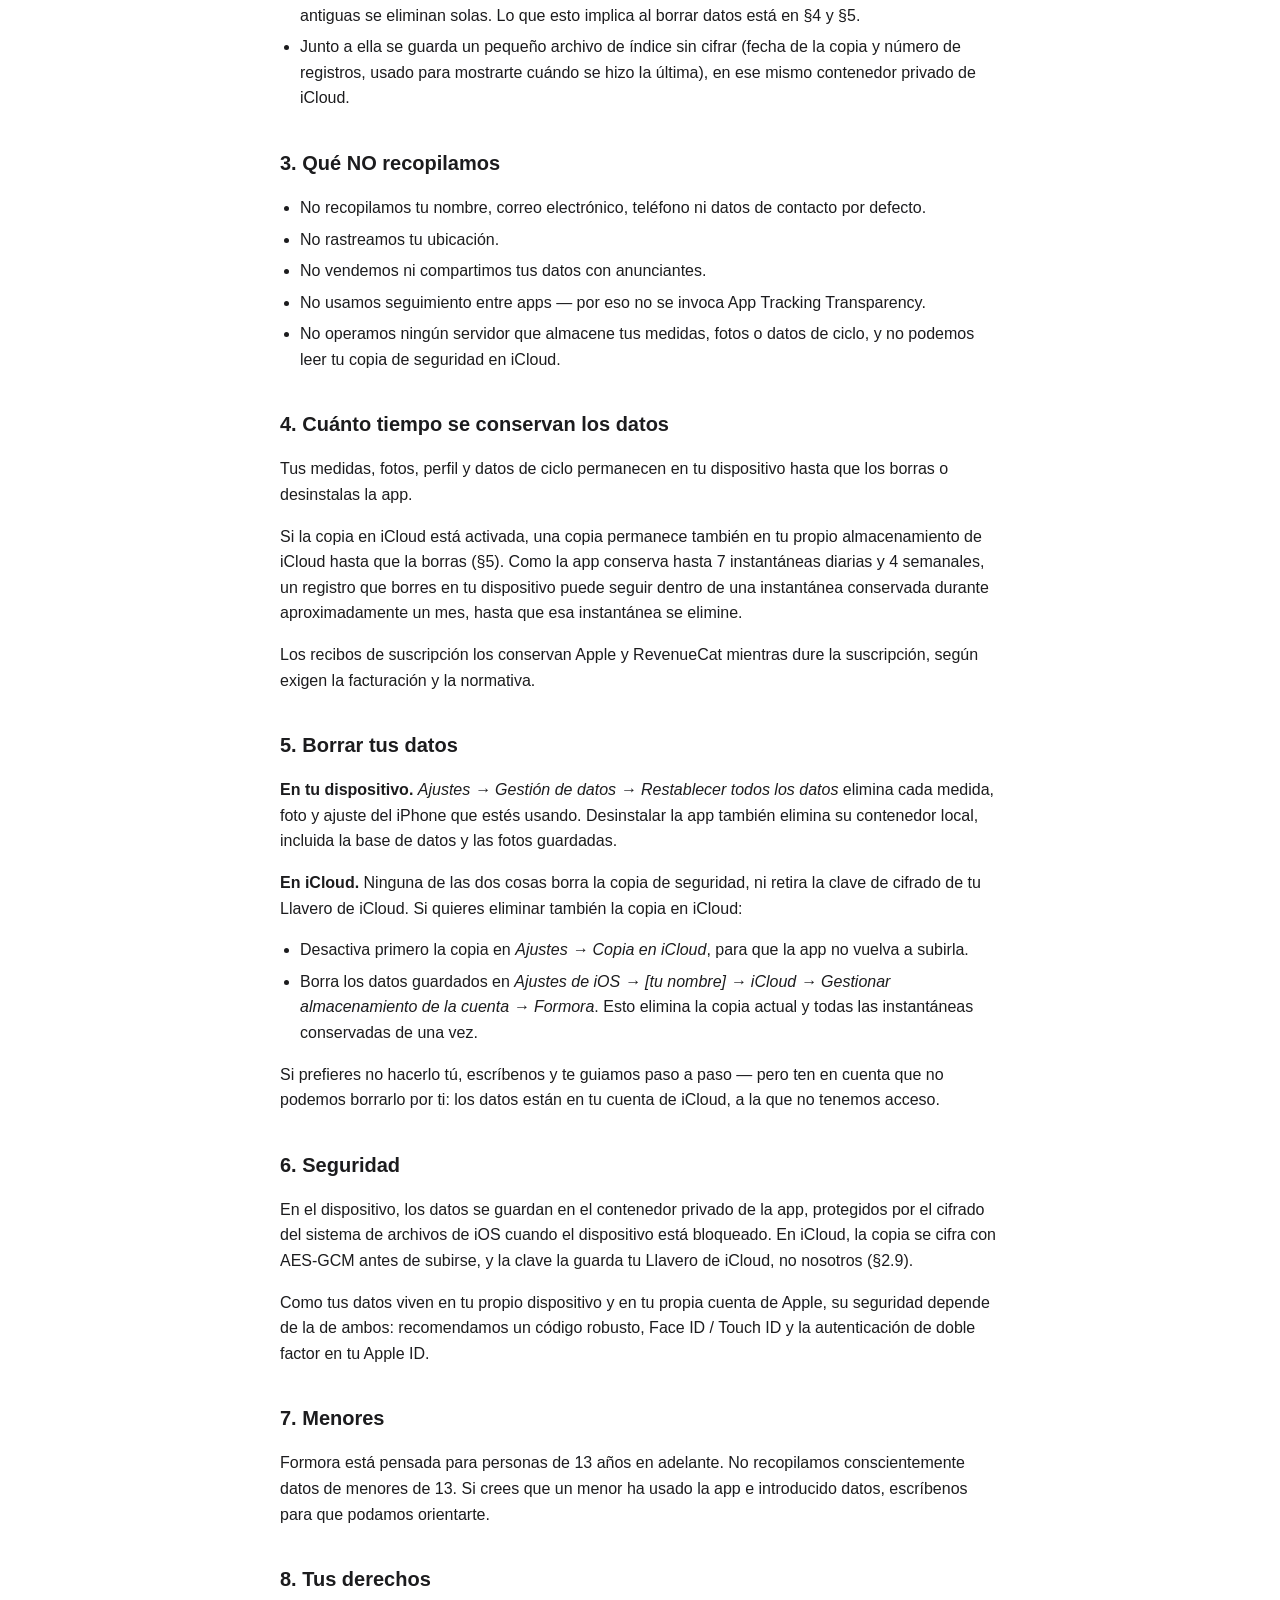
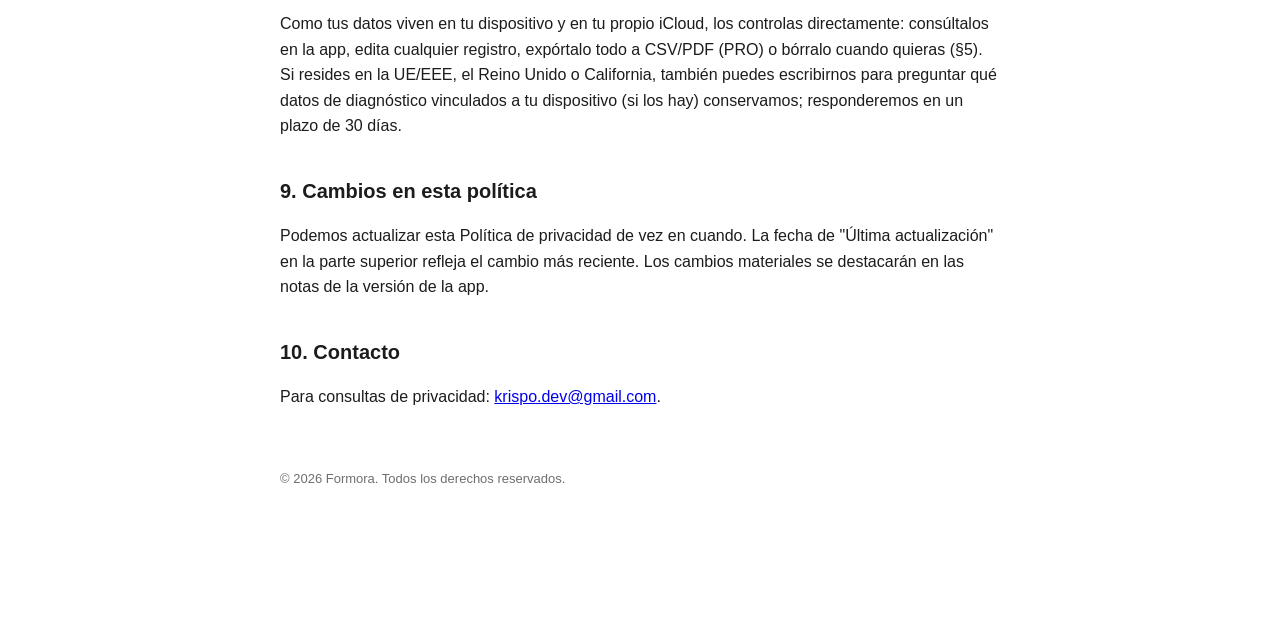
==== commit 52d80c6d: "Disclose the iCloud backup and cycle data; fix the deletion instructions The policy was written when" ====
--- a/privacy.es.html
+++ b/privacy.es.html
@@ -10,12 +10,12 @@
 
 <h1>Política de privacidad</h1>
 <p class="meta">
-  Última actualización: 15 de julio de 2026 ·
+  Última actualización: 27 de julio de 2026 ·
   <a href="privacy.html">English</a> ·
   <a href="privacy.ru.html">Русский</a>
 </p>
 
-<p>Esta Política explica cómo <strong>Formora</strong> ("nosotros", "la app") trata tus datos cuando usas la aplicación para iOS. Diseñamos Formora para mantener tu información de salud en tu dispositivo siempre que sea posible; este documento detalla qué recopilamos, dónde se guarda y qué puedes hacer al respecto.</p>
+<p>Esta Política explica cómo <strong>Formora</strong> ("nosotros", "la app") trata tus datos cuando usas la aplicación para iOS. Formora mantiene tu información de salud en tu dispositivo y, cuando usas la copia de seguridad, en <em>tu propio</em> iCloud: no tenemos servidores que guarden tus medidas, tus fotos ni tus datos de ciclo. Este documento detalla qué se guarda, dónde y qué puedes hacer al respecto.</p>
 
 <h2>1. Quién desarrolla la app</h2>
 <p>Formora es una aplicación iOS desarrollada de forma independiente. Para cualquier consulta escríbenos a <a href="mailto:krispo.dev@gmail.com">krispo.dev@gmail.com</a>.</p>
@@ -23,60 +23,89 @@
 <h2>2. Qué datos maneja la app</h2>
 
 <h3>2.1 Medidas que registras</h3>
-<p>Las medidas corporales que tú mismo registras — peso, porcentaje de grasa, masa magra, perímetros (pecho, cintura, cadera, muslo, etc.), altura y cualquier medida personalizada que añadas — se guardan en la base de datos local de la app en tu iPhone. No las subimos a ningún servidor.</p>
+<p>Las medidas corporales que tú mismo registras — peso, porcentaje de grasa, masa magra, perímetros (pecho, cintura, cadera, muslo, etc.), altura y cualquier medida personalizada que añadas — se guardan en la base de datos local de la app en tu iPhone. Nunca se envían a nosotros ni a terceros. Si la copia de seguridad está activada, una copia se guarda en tu propio iCloud; ver §2.9.</p>
 
 <h3>2.2 Fotos de progreso</h3>
-<p>Las fotos que tomas o importas como fotos de progreso se almacenan en el contenedor privado de la app en tu dispositivo. No se suben a ningún sitio, no se comparten con nosotros y se eliminan cuando borras la foto desde la app o desinstalas la aplicación.</p>
+<p>Las fotos que tomas o importas como fotos de progreso se almacenan en el contenedor privado de la app en tu dispositivo. Nunca se comparten con nosotros y se eliminan cuando borras la foto desde la app o desinstalas la aplicación. Si la copia de seguridad está activada, cada foto se cifra además y se copia a tu propio iCloud; ver §2.9.</p>
 
 <h3>2.3 Apple Health (HealthKit)</h3>
-<p>Si activas la sincronización con Apple Health en Ajustes, Formora lee de Health las muestras de peso, porcentaje de grasa, masa magra, altura y perímetro de cintura, y escribe en Health las medidas equivalentes que guardas en Formora. Los datos de HealthKit se intercambian directamente entre la app y la base de datos del sistema Health — no salen de tu dispositivo a través de Formora. Puedes revocar el acceso de lectura o escritura en cualquier momento desde <em>Ajustes de iOS → Salud → Acceso a datos y dispositivos → Formora</em>.</p>
+<p>Si activas la sincronización con Apple Health en Ajustes, Formora lee de Health las muestras de peso, porcentaje de grasa, masa magra, altura y perímetro de cintura, y escribe en Health las medidas equivalentes que guardas en Formora.</p>
+<p>Si además activas la sincronización del ciclo, Formora <strong>lee tus registros de flujo menstrual</strong> de Apple Health para dibujar los días de regla y las fases del ciclo en tus gráficos. Este acceso es <strong>solo de lectura: Formora nunca escribe datos de regla o de ciclo de vuelta en Apple Health.</strong></p>
+<p>Los datos de HealthKit se intercambian directamente entre la app y la base de datos del sistema Health: nunca llegan a nosotros. Puedes revocar el acceso de lectura o escritura en cualquier momento desde <em>Ajustes de iOS → Salud → Acceso a datos y dispositivos → Formora</em>.</p>
 
-<h3>2.4 Datos de perfil</h3>
-<p>Opcionalmente puedes introducir nombre, sexo, fecha de nacimiento y altura para que la app calcule IMC, porcentaje de grasa y masa magra. Estos valores se guardan localmente y nunca se transmiten.</p>
+<h3>2.4 Datos del ciclo</h3>
+<p>Si usas las funciones de ciclo, la app deduce las fechas de inicio de tus reglas y las fases del ciclo, y las muestra sobre tus gráficos de medidas. Esa información procede de uno de dos sitios: los registros de flujo menstrual que lee de Apple Health (§2.3), o el día del ciclo que anotas tú misma junto a una medida.</p>
+<p>El día del ciclo que introduces se guarda como parte de ese registro de medida, así que se conserva y se respalda en las mismas condiciones que cualquier otra medida (§2.1, §2.9). Las fases del ciclo más allá de un inicio de regla registrado son estimaciones que la app calcula en tu dispositivo; no son predicciones médicas.</p>
+<p>Los datos menstruales se tratan como información de salud sensible. Nunca se nos envían, nunca se incluyen en la analítica ni en los informes de fallos, y no se comparten con terceros.</p>
 
-<h3>2.5 Suscripciones (PRO)</h3>
+<h3>2.5 Datos de perfil</h3>
+<p>Opcionalmente puedes introducir nombre, sexo, fecha de nacimiento y altura para que la app calcule IMC, porcentaje de grasa y masa magra. Estos valores se guardan localmente, nunca se nos transmiten y se incluyen en tu propia copia de seguridad en iCloud si está activada (§2.9).</p>
+
+<h3>2.6 Suscripciones (PRO)</h3>
 <p>Si compras una suscripción PRO, el pago se procesa a través del <strong>App Store de Apple</strong> usando el Apple ID asociado a tu dispositivo. Para validar la compra y comprobar el estado de la suscripción usamos <strong>RevenueCat</strong> (un servicio de terceros operado por RevenueCat Inc.) — recibe un identificador anónimo del dispositivo y el recibo de transacción de Apple, nada más. Ningún dato personal, medida o foto se envía a RevenueCat. Consulta la <a href="https://www.revenuecat.com/privacy/">política de privacidad de RevenueCat</a>.</p>
 
-<h3>2.6 Datos de diagnóstico</h3>
-<p>Si la app sufre un fallo, puede generarse un informe anonimizado (detalles técnicos como el archivo y línea donde ocurrió, versión de iOS, modelo del dispositivo) para ayudarnos a corregirlo. Estos informes no contienen medidas, fotos ni información personal identificable. Los informes de fallos solo se envían si activaste los diagnósticos anónimos (el mismo consentimiento del §2.7, desactivado por defecto) y pueden desactivarse en cualquier momento en Ajustes de la app.</p>
+<h3>2.7 Datos de diagnóstico</h3>
+<p>Si la app falla, puede recogerse un informe de error anonimizado (detalles técnicos como el archivo y la línea donde ocurrió el fallo, la versión de iOS y el modelo del dispositivo) para ayudarnos a corregirlo. Estos informes no contienen medidas, fotos, datos de ciclo ni información que te identifique. Los informes solo se envían si has activado el diagnóstico anónimo (el mismo consentimiento que en §2.8, desactivado por defecto) y puedes desactivarlos en cualquier momento en los Ajustes de la app.</p>
 
-<h3>2.7 Estadísticas de uso anónimas</h3>
-<p>La app envía eventos de uso anónimos (por ejemplo, "el usuario abrió la pantalla Estadísticas", "el usuario tocó una función PRO bloqueada") a <strong>PostHog Cloud (región UE, servidores en Fráncfort)</strong> para que podamos entender qué partes de Formora se usan y dónde se atascan los usuarios. Cada evento incluye:</p>
+<h3>2.8 Estadísticas de uso anónimas</h3>
+<p>La app envía eventos de uso anónimos (por ejemplo, "se abrió la pantalla Estadísticas", "se pulsó una función PRO bloqueada") a <strong>PostHog Cloud (región UE, alojado en Fráncfort)</strong> para que podamos entender qué partes de Formora se usan y dónde se atasca la gente. Cada evento incluye:</p>
 <ul>
-  <li>Versión de la app, versión del SO, modelo del dispositivo y tamaño de pantalla, zona horaria e idioma.</li>
-  <li>Un identificador aleatorio por instalación generado localmente al primer arranque — <strong>no vinculado a tu Apple ID, correo electrónico, número de serie del dispositivo ni a ningún servicio de terceros</strong>.</li>
-  <li>Tu dirección IP, que PostHog convierte en país/ciudad antes de descartar la IP cruda. (Planeamos desactivar la recopilación de IP a nivel de proyecto.)</li>
+  <li>Versión de la app, versión del sistema, modelo de dispositivo y tamaño de pantalla, zona horaria e idioma.</li>
+  <li>Un identificador aleatorio por instalación generado localmente en el primer arranque — <strong>no vinculado a tu Apple ID, correo, número de serie del dispositivo ni a ningún servicio de terceros</strong>.</li>
+  <li>Tu dirección IP, que PostHog convierte en un país/ciudad aproximados antes de descartar la IP original. (Estamos trabajando para desactivar por completo la recogida de IP a nivel de proyecto.)</li>
 </ul>
-<p><strong>Nunca se envían valores de medidas, fotos, nombres, fechas de nacimiento ni pesos.</strong> La base legal de este tratamiento bajo el RGPD es tu consentimiento: la analítica está <strong>desactivada por defecto</strong> y solo se inicia después de pulsar «Permitir» en la pantalla de consentimiento durante la configuración inicial. Puedes retirar tu consentimiento en cualquier momento desde <em>Ajustes → Privacidad → Enviar uso anónimo</em>, lo que detiene inmediatamente los nuevos eventos y borra el identificador de instalación del backend analítico.</p>
+<p><strong>Nunca se envían valores de medidas, fotos, datos de ciclo, nombres, fechas de nacimiento ni pesos.</strong> La base legal de este tratamiento según el RGPD es tu consentimiento: la analítica está <strong>desactivada por defecto</strong> y solo se inicia después de que pulses "Permitir" en la pantalla de consentimiento durante la configuración inicial. Puedes retirar el consentimiento cuando quieras en <em>Ajustes → Privacidad → Enviar estadísticas de uso anónimas</em>, lo que detiene de inmediato los nuevos eventos y borra el identificador de instalación de nuestro backend de analítica.</p>
+
+<h3>2.9 Copia de seguridad en iCloud y sincronización entre tus dispositivos</h3>
+<p>Formora mantiene una copia de seguridad cifrada en <strong>tu propio almacenamiento de iCloud Drive</strong>, para que puedas restaurarlo todo en un iPhone nuevo y para que tus dispositivos se mantengan al día entre sí. <strong>Está activada por defecto</strong> y puedes desactivarla en cualquier momento en <em>Ajustes → Copia en iCloud</em>.</p>
+<p>Lo que conviene saber:</p>
+<ul>
+  <li><strong>Va a tu cuenta de iCloud, no a nosotros.</strong> No operamos servidores para tus datos ni tenemos acceso a tu iCloud. Es una copia basada en archivos dentro del contenedor de iCloud propio de la app, no una base de datos compartida.</li>
+  <li><strong>Qué contiene:</strong> tus medidas (incluido el día del ciclo anotado con ellas), tus fotos de progreso, metas, medidas personalizadas, ángulos de foto personalizados, plantillas, datos de perfil y ajustes de la app.</li>
+  <li><strong>Se cifra antes de salir de tu dispositivo</strong> con AES-GCM: la base de datos como un único bloque y cada foto como un archivo cifrado aparte.</li>
+  <li><strong>La clave nunca llega a nosotros.</strong> Se genera en tu dispositivo y se guarda en tu Llavero de iCloud, que es lo que permite que tu otro iPhone abra la misma copia sin escribir ninguna contraseña. Si el Llavero de iCloud está desactivado, la copia no podrá restaurarse en otro dispositivo.</li>
+  <li><strong>Se conservan versiones anteriores durante un tiempo.</strong> Junto a la copia actual la app guarda hasta 7 instantáneas diarias y 4 semanales, para que un error — un borrado equivocado, una importación fallida — no se convierta de inmediato en la única copia que tienes. Las instantáneas antiguas se eliminan solas. Lo que esto implica al borrar datos está en §4 y §5.</li>
+  <li>Junto a ella se guarda un pequeño archivo de índice sin cifrar (fecha de la copia y número de registros, usado para mostrarte cuándo se hizo la última), en ese mismo contenedor privado de iCloud.</li>
+</ul>
 
 <h2>3. Qué NO recopilamos</h2>
 <ul>
   <li>No recopilamos tu nombre, correo electrónico, teléfono ni datos de contacto por defecto.</li>
   <li>No rastreamos tu ubicación.</li>
   <li>No vendemos ni compartimos tus datos con anunciantes.</li>
-  <li>No usamos cross-app tracking — por eso no se invoca App Tracking Transparency.</li>
+  <li>No usamos seguimiento entre apps — por eso no se invoca App Tracking Transparency.</li>
+  <li>No operamos ningún servidor que almacene tus medidas, fotos o datos de ciclo, y no podemos leer tu copia de seguridad en iCloud.</li>
 </ul>
 
 <h2>4. Cuánto tiempo se conservan los datos</h2>
-<p>Tus medidas, fotos y datos de perfil permanecen en tu dispositivo hasta que las elimines o desinstales la app. Los recibos de suscripción los conservan Apple y RevenueCat durante la vigencia de la suscripción, conforme a los requisitos de facturación y cumplimiento.</p>
+<p>Tus medidas, fotos, perfil y datos de ciclo permanecen en tu dispositivo hasta que los borras o desinstalas la app.</p>
+<p>Si la copia en iCloud está activada, una copia permanece también en tu propio almacenamiento de iCloud hasta que la borras (§5). Como la app conserva hasta 7 instantáneas diarias y 4 semanales, un registro que borres en tu dispositivo puede seguir dentro de una instantánea conservada durante aproximadamente un mes, hasta que esa instantánea se elimine.</p>
+<p>Los recibos de suscripción los conservan Apple y RevenueCat mientras dure la suscripción, según exigen la facturación y la normativa.</p>
 
 <h2>5. Borrar tus datos</h2>
-<p>Puedes eliminar todos los datos que Formora ha guardado desde <em>Ajustes → Gestión de datos → Restablecer todos los datos</em>. Esto borra cada medida, foto y preferencia de tu dispositivo. Desinstalar la app también elimina su contenedor, incluida la base SwiftData y las fotos almacenadas.</p>
+<p><strong>En tu dispositivo.</strong> <em>Ajustes → Gestión de datos → Restablecer todos los datos</em> elimina cada medida, foto y ajuste del iPhone que estés usando. Desinstalar la app también elimina su contenedor local, incluida la base de datos y las fotos guardadas.</p>
+<p><strong>En iCloud.</strong> Ninguna de las dos cosas borra la copia de seguridad, ni retira la clave de cifrado de tu Llavero de iCloud. Si quieres eliminar también la copia en iCloud:</p>
+<ul>
+  <li>Desactiva primero la copia en <em>Ajustes → Copia en iCloud</em>, para que la app no vuelva a subirla.</li>
+  <li>Borra los datos guardados en <em>Ajustes de iOS → [tu nombre] → iCloud → Gestionar almacenamiento de la cuenta → Formora</em>. Esto elimina la copia actual y todas las instantáneas conservadas de una vez.</li>
+</ul>
+<p>Si prefieres no hacerlo tú, escríbenos y te guiamos paso a paso — pero ten en cuenta que no podemos borrarlo por ti: los datos están en tu cuenta de iCloud, a la que no tenemos acceso.</p>
 
 <h2>6. Seguridad</h2>
-<p>Los datos se almacenan en el contenedor privado de la app, protegidos por el cifrado del sistema de archivos de iOS cuando tu dispositivo está bloqueado. Como los datos permanecen en el dispositivo, su seguridad depende de la seguridad del propio dispositivo — recomendamos usar un código de acceso fuerte y Face ID / Touch ID.</p>
+<p>En el dispositivo, los datos se guardan en el contenedor privado de la app, protegidos por el cifrado del sistema de archivos de iOS cuando el dispositivo está bloqueado. En iCloud, la copia se cifra con AES-GCM antes de subirse, y la clave la guarda tu Llavero de iCloud, no nosotros (§2.9).</p>
+<p>Como tus datos viven en tu propio dispositivo y en tu propia cuenta de Apple, su seguridad depende de la de ambos: recomendamos un código robusto, Face ID / Touch ID y la autenticación de doble factor en tu Apple ID.</p>
 
 <h2>7. Menores</h2>
-<p>Formora está pensado para usuarios a partir de los 13 años. No recopilamos conscientemente datos de menores de 13. Si crees que un menor ha usado la app e introducido datos, contáctanos para que te orientemos.</p>
+<p>Formora está pensada para personas de 13 años en adelante. No recopilamos conscientemente datos de menores de 13. Si crees que un menor ha usado la app e introducido datos, escríbenos para que podamos orientarte.</p>
 
 <h2>8. Tus derechos</h2>
-<p>Como tus datos viven en tu dispositivo, los controlas directamente: los ves en la app, editas cualquier registro, exportas todo a CSV/PDF (PRO) o los borras cuando quieras. Si resides en la UE/EEE, Reino Unido o California, también puedes escribirnos para saber qué datos de diagnóstico vinculados a tu dispositivo (si los hay) tenemos; responderemos en un plazo de 30 días.</p>
+<p>Como tus datos viven en tu dispositivo y en tu propio iCloud, los controlas directamente: consúltalos en la app, edita cualquier registro, expórtalo todo a CSV/PDF (PRO) o bórralo cuando quieras (§5). Si resides en la UE/EEE, el Reino Unido o California, también puedes escribirnos para preguntar qué datos de diagnóstico vinculados a tu dispositivo (si los hay) conservamos; responderemos en un plazo de 30 días.</p>
 
 <h2>9. Cambios en esta política</h2>
-<p>Podemos actualizar esta Política de vez en cuando. La fecha de "Última actualización" en la parte superior refleja el cambio más reciente. Los cambios materiales se destacarán en las notas de la versión de la app.</p>
+<p>Podemos actualizar esta Política de privacidad de vez en cuando. La fecha de "Última actualización" en la parte superior refleja el cambio más reciente. Los cambios materiales se destacarán en las notas de la versión de la app.</p>
 
 <h2>10. Contacto</h2>
-<p>Para consultas sobre privacidad: <a href="mailto:krispo.dev@gmail.com">krispo.dev@gmail.com</a>.</p>
+<p>Para consultas de privacidad: <a href="mailto:krispo.dev@gmail.com">krispo.dev@gmail.com</a>.</p>
 
 <footer>© 2026 Formora. Todos los derechos reservados.</footer>
 
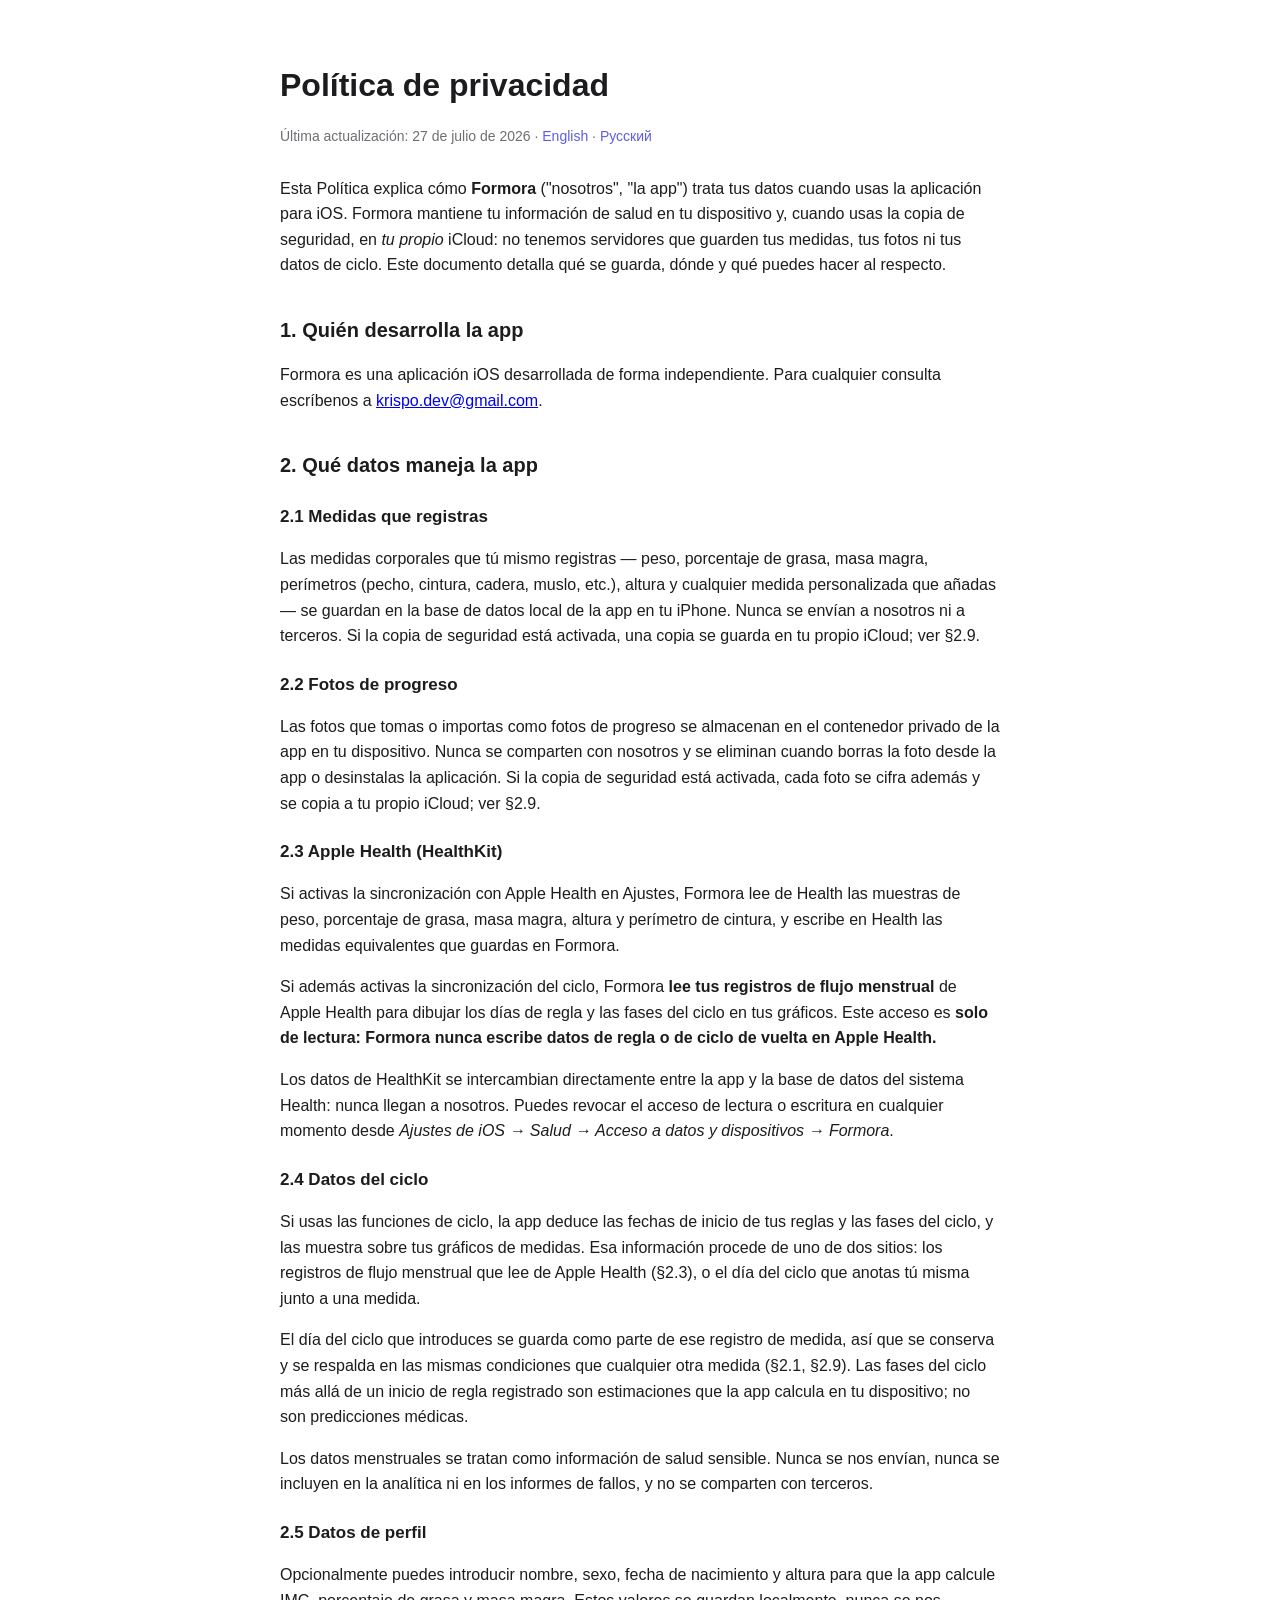
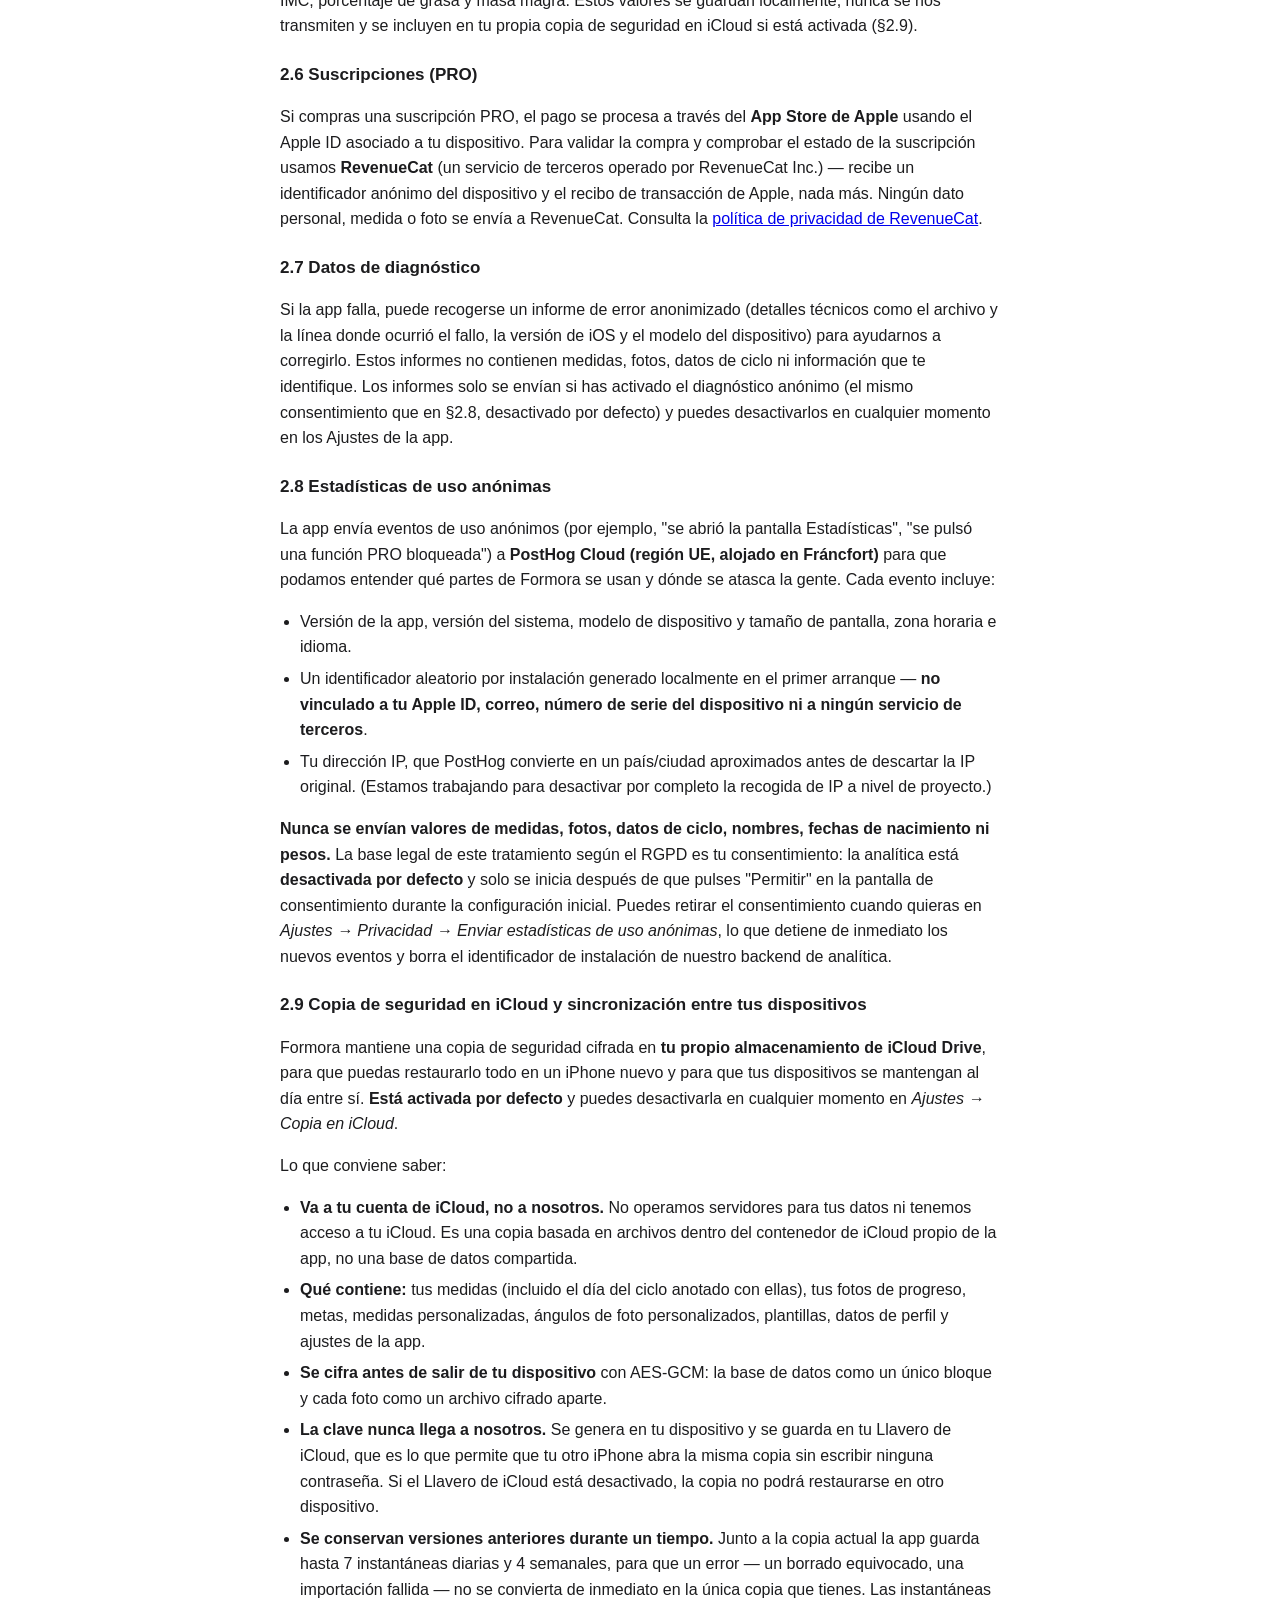
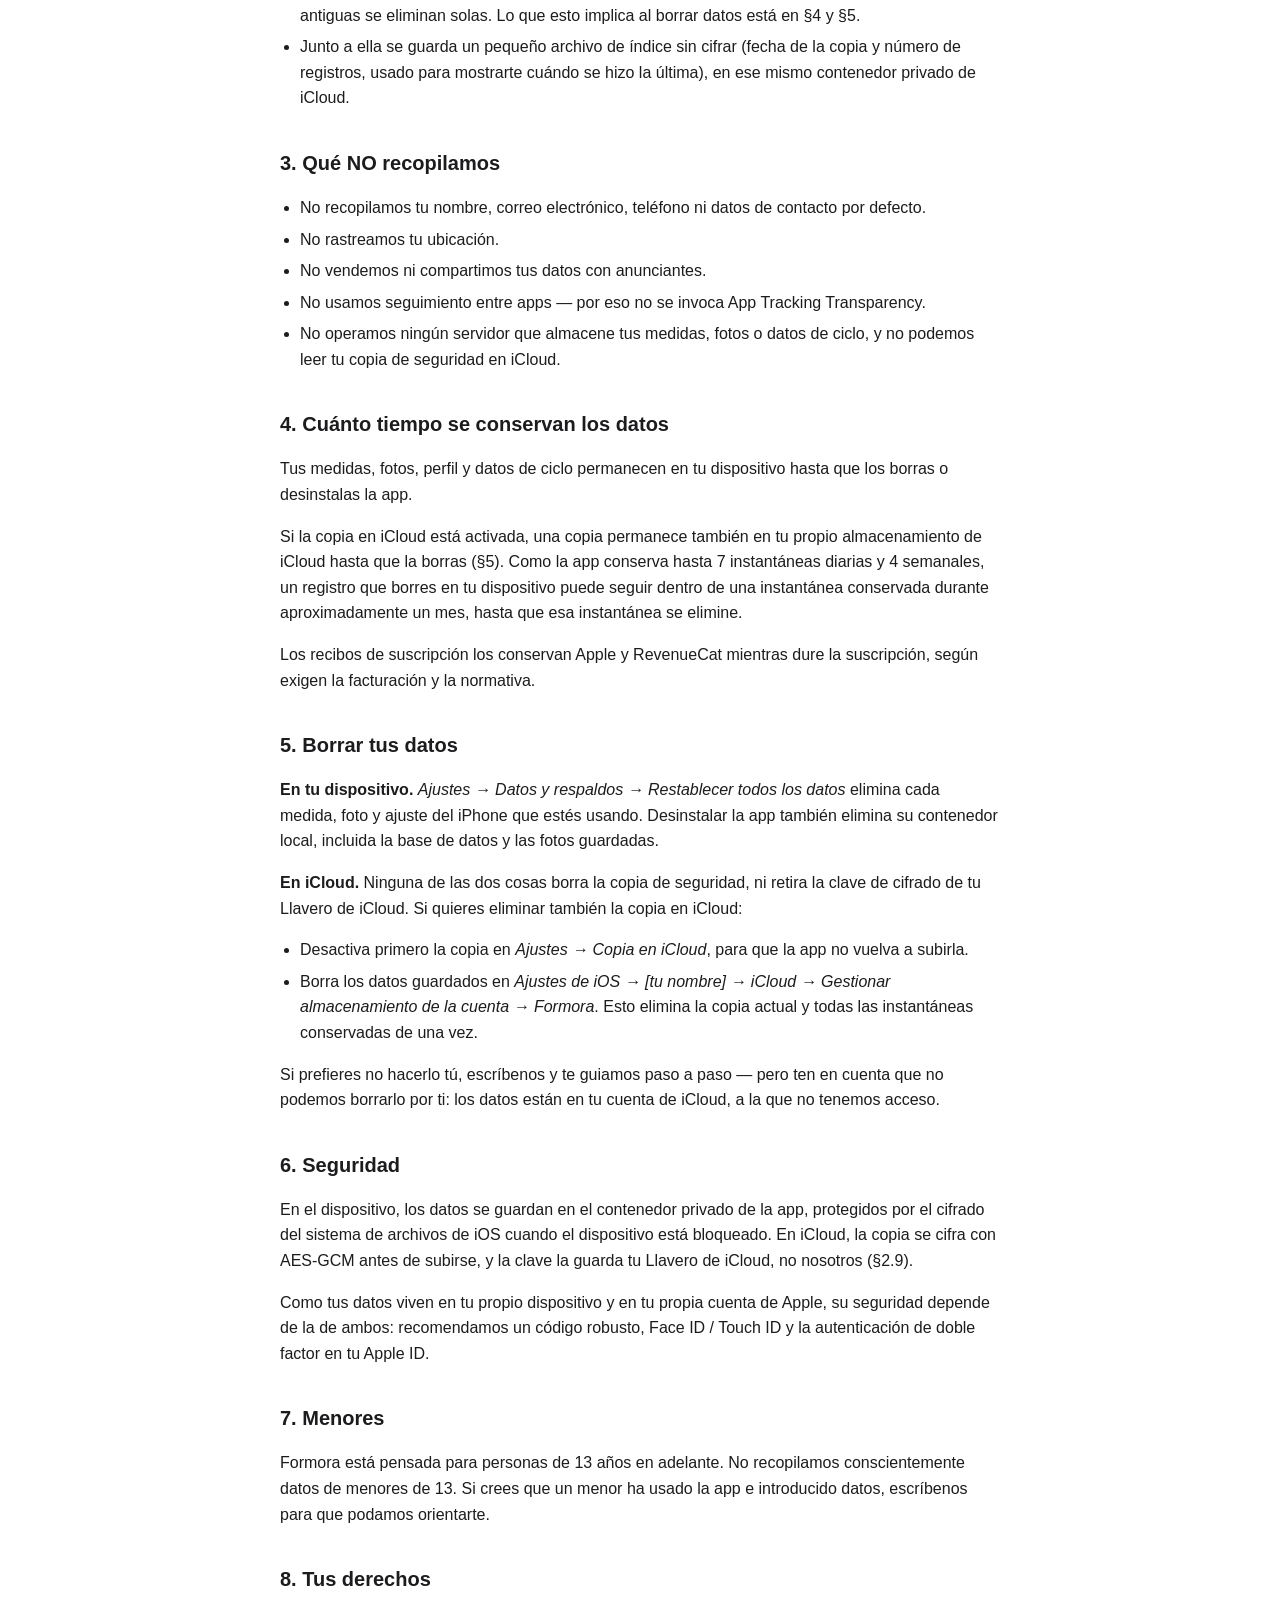
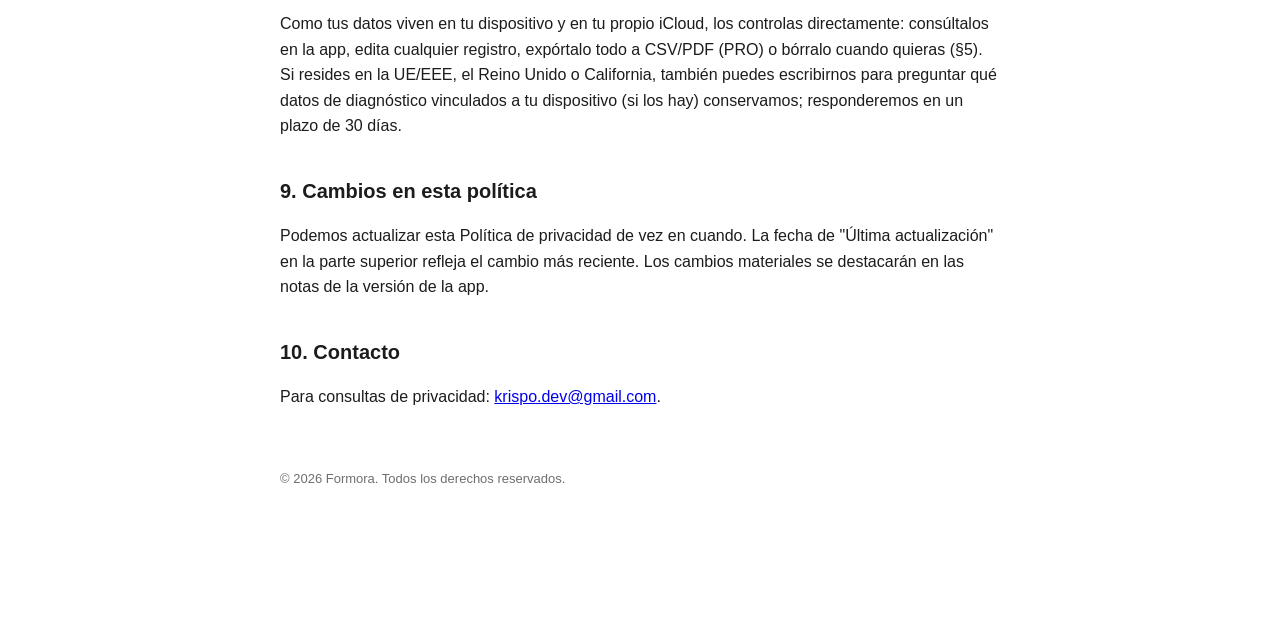
==== commit 4a3ea738: "Match the deletion instructions to the app's actual menu labels The reset path said "Data Management" ====
--- a/privacy.es.html
+++ b/privacy.es.html
@@ -83,7 +83,7 @@
 <p>Los recibos de suscripción los conservan Apple y RevenueCat mientras dure la suscripción, según exigen la facturación y la normativa.</p>
 
 <h2>5. Borrar tus datos</h2>
-<p><strong>En tu dispositivo.</strong> <em>Ajustes → Gestión de datos → Restablecer todos los datos</em> elimina cada medida, foto y ajuste del iPhone que estés usando. Desinstalar la app también elimina su contenedor local, incluida la base de datos y las fotos guardadas.</p>
+<p><strong>En tu dispositivo.</strong> <em>Ajustes → Datos y respaldos → Restablecer todos los datos</em> elimina cada medida, foto y ajuste del iPhone que estés usando. Desinstalar la app también elimina su contenedor local, incluida la base de datos y las fotos guardadas.</p>
 <p><strong>En iCloud.</strong> Ninguna de las dos cosas borra la copia de seguridad, ni retira la clave de cifrado de tu Llavero de iCloud. Si quieres eliminar también la copia en iCloud:</p>
 <ul>
   <li>Desactiva primero la copia en <em>Ajustes → Copia en iCloud</em>, para que la app no vuelva a subirla.</li>
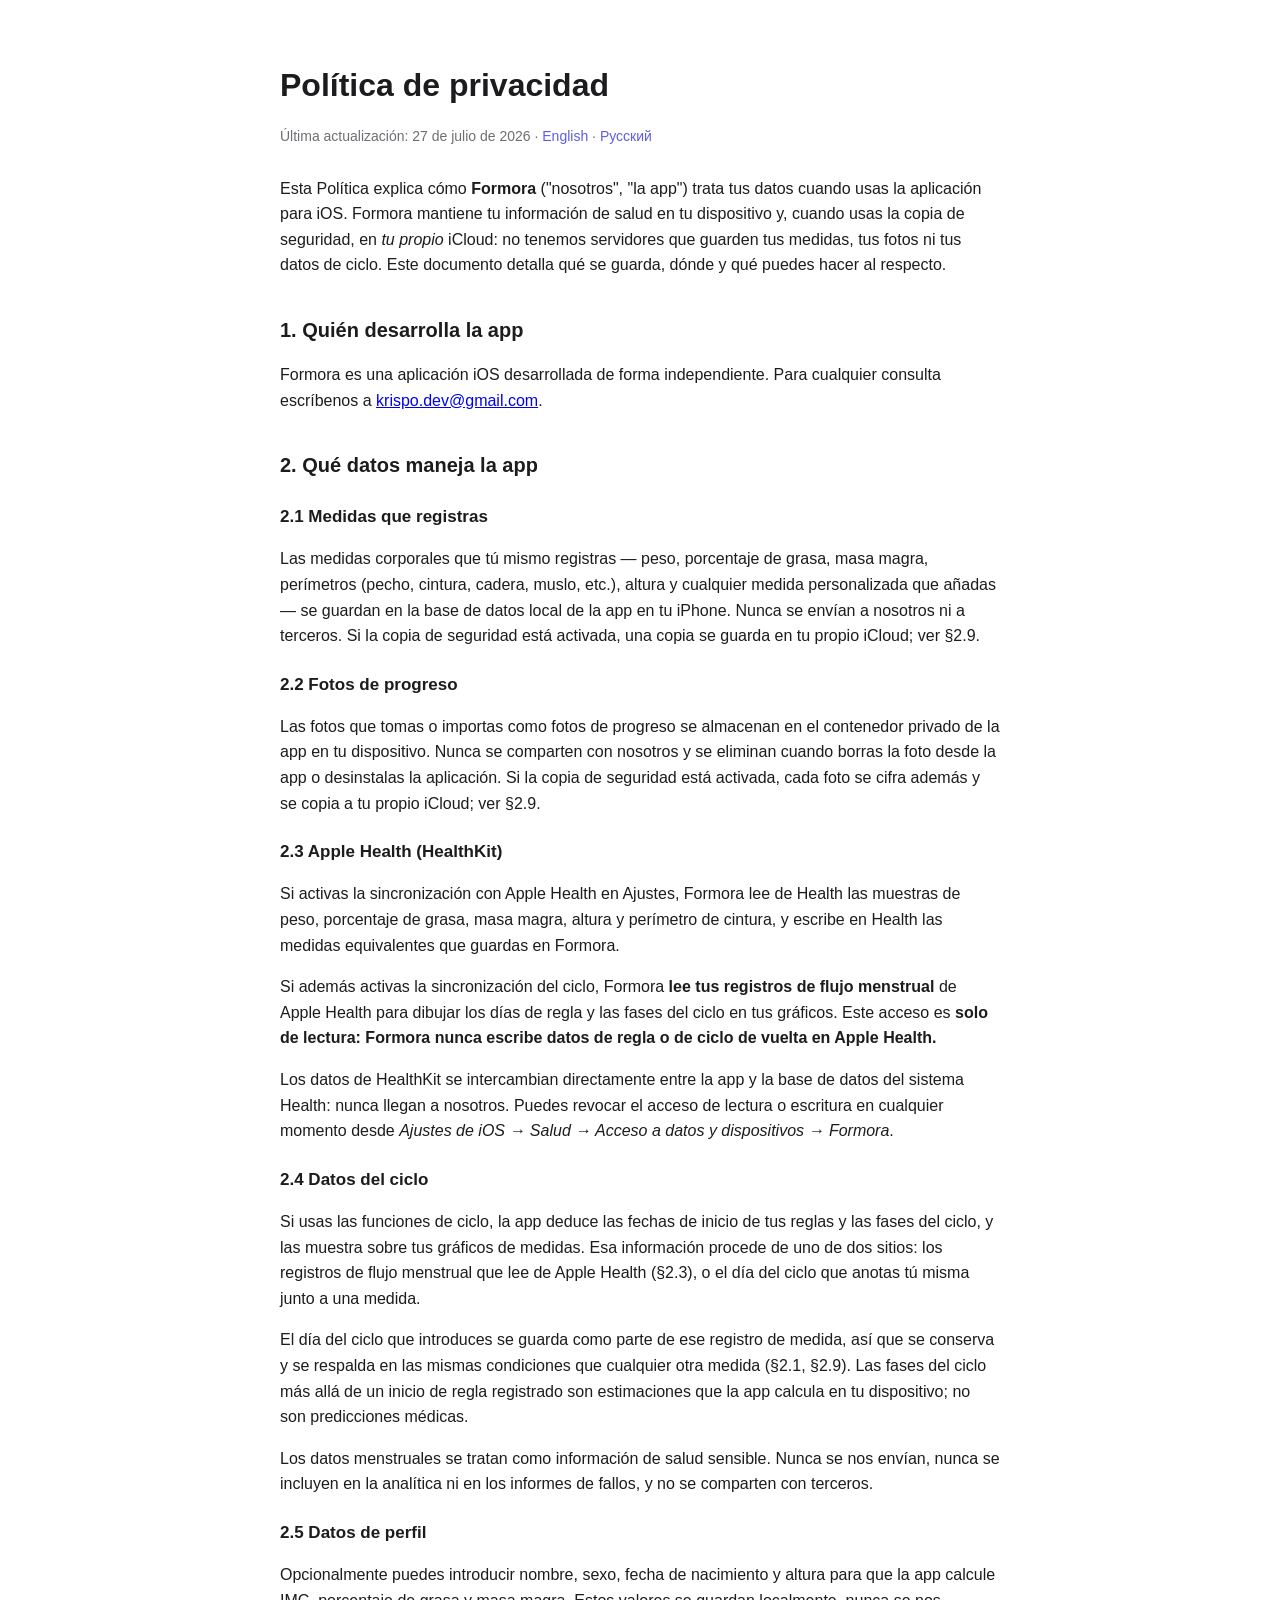
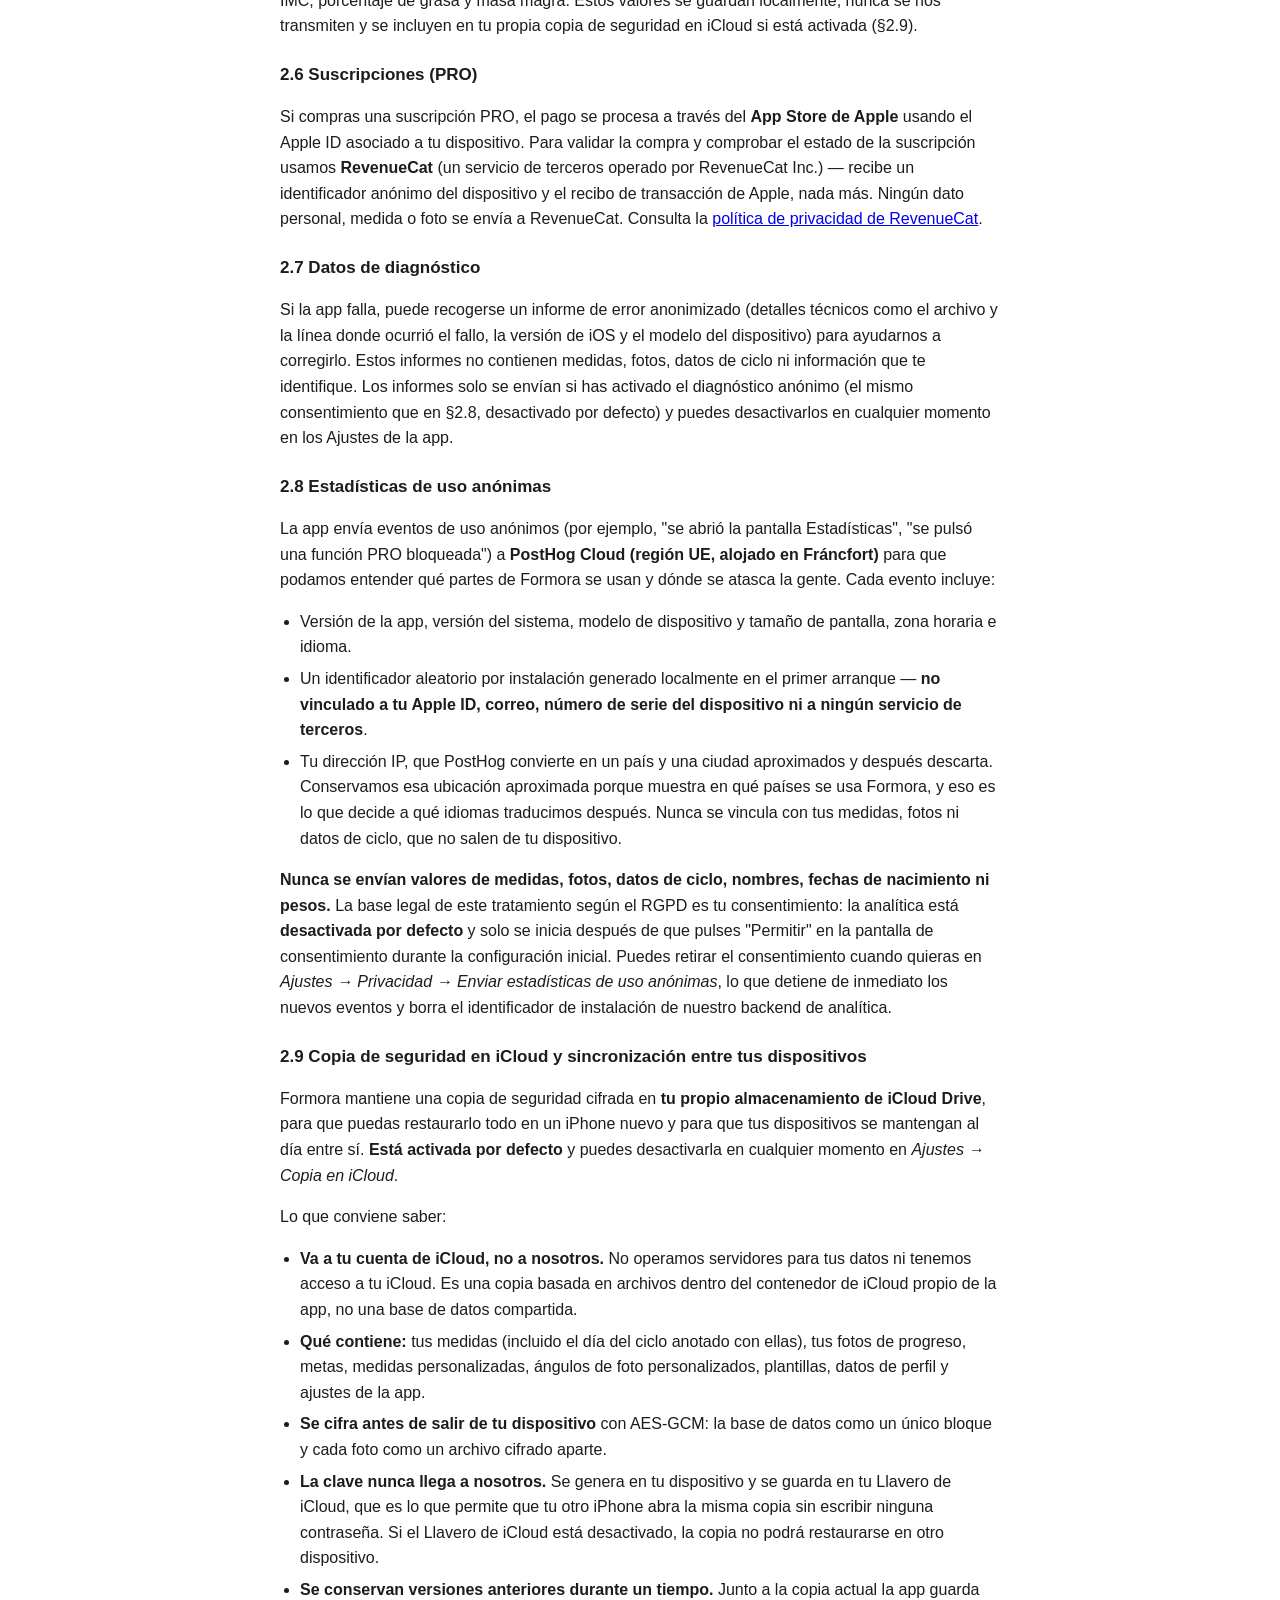
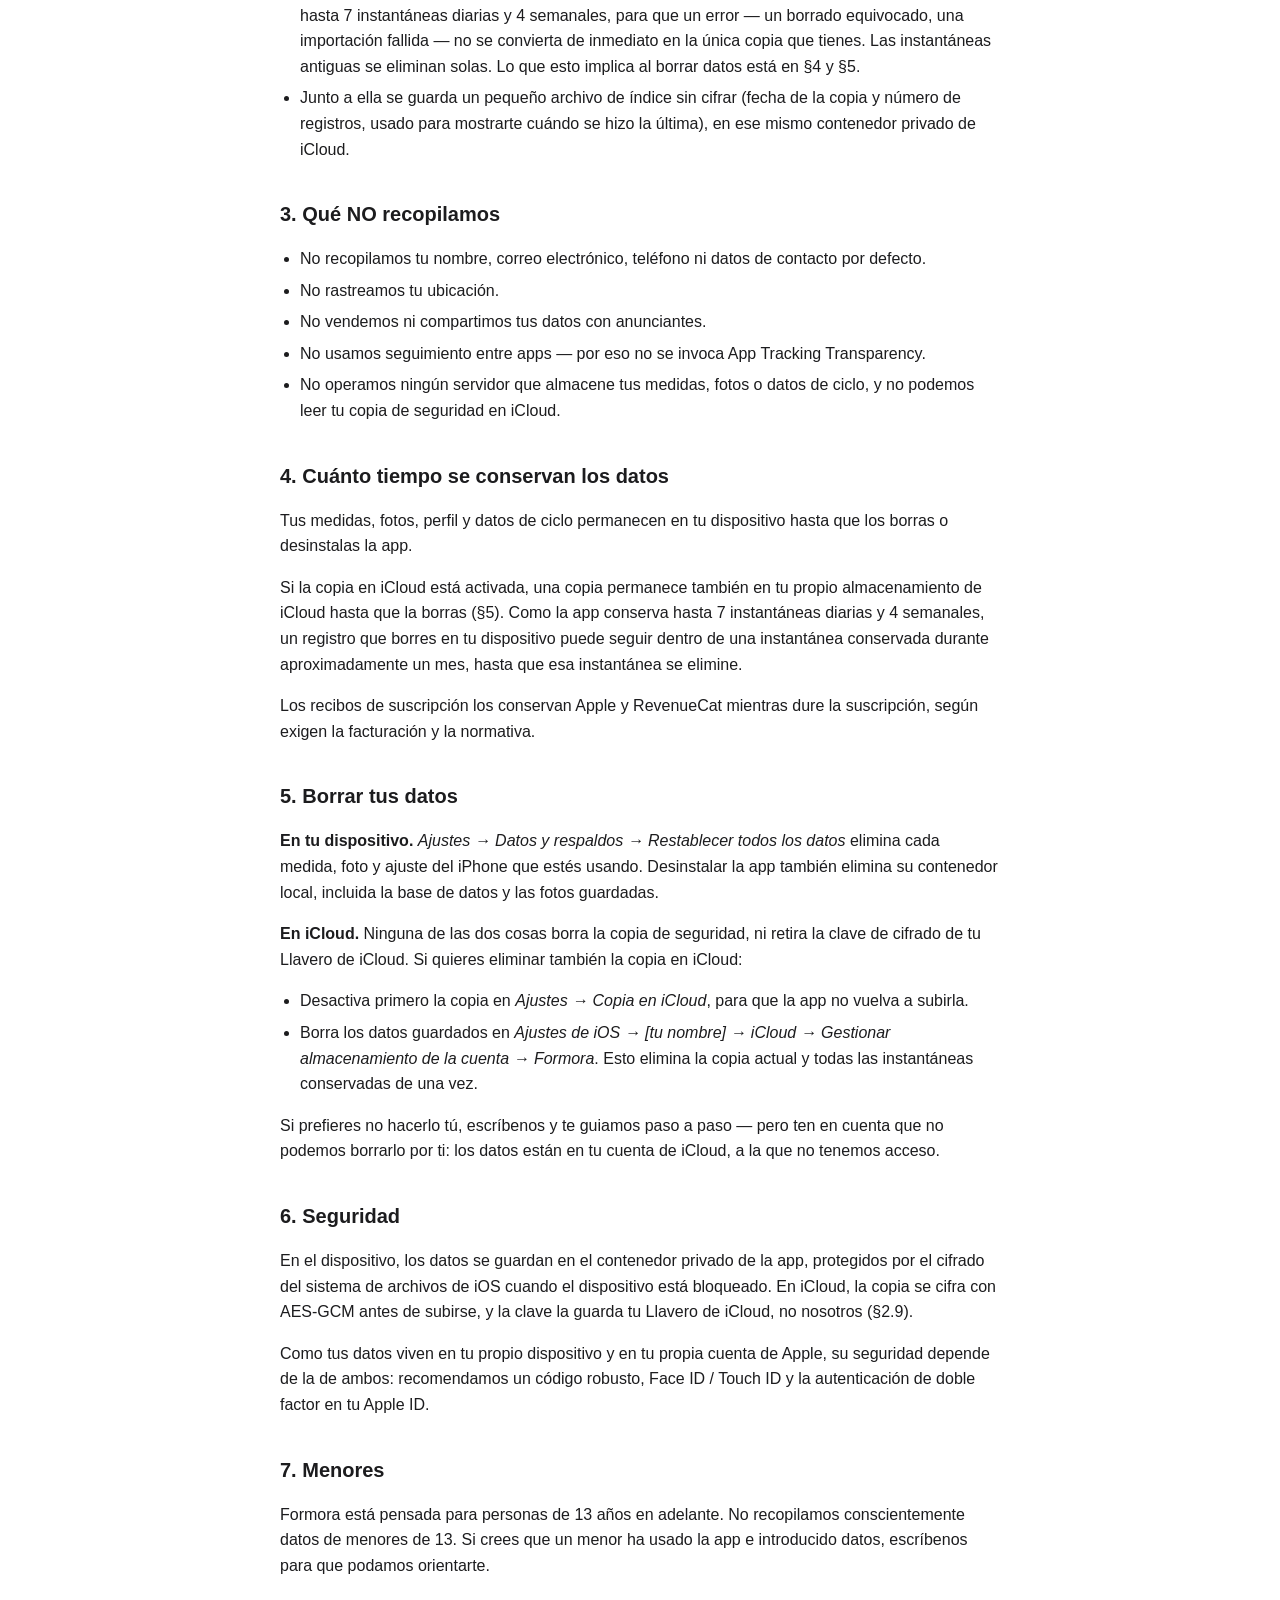
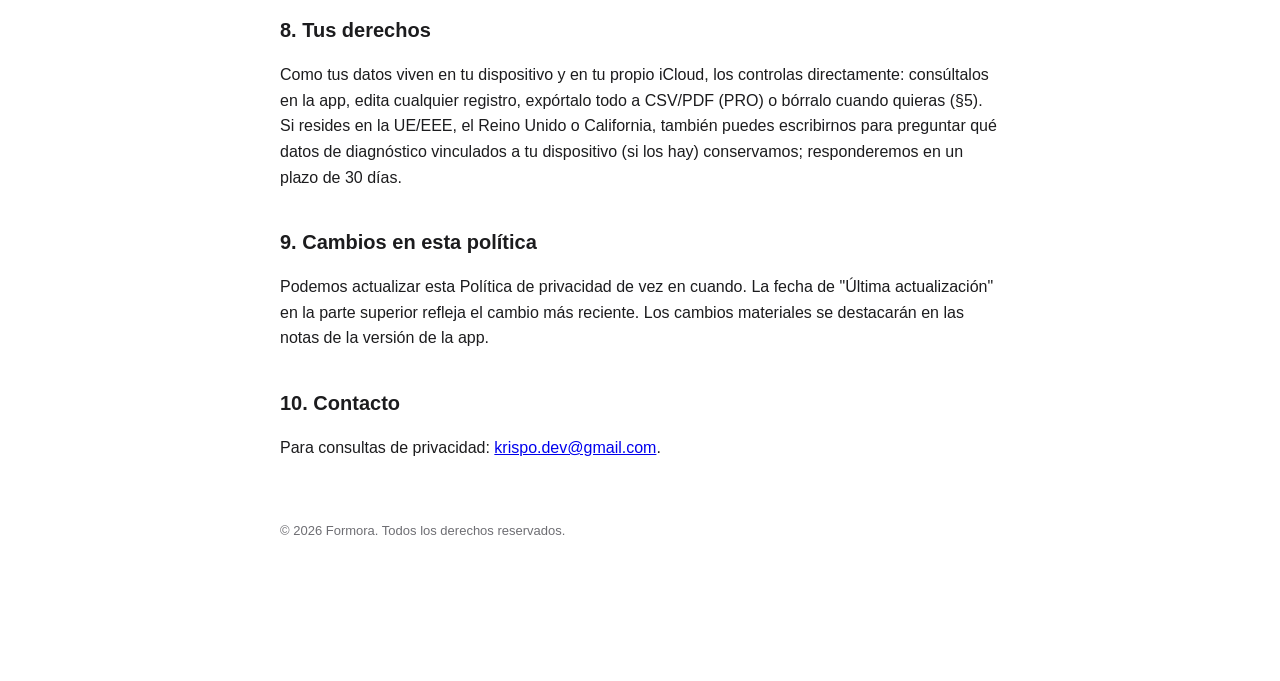
==== commit dd1dd29f: "Drop the unkept promise to stop collecting IP; state why we keep the geo "We are working on disablin" ====
--- a/privacy.es.html
+++ b/privacy.es.html
@@ -52,7 +52,7 @@
 <ul>
   <li>Versión de la app, versión del sistema, modelo de dispositivo y tamaño de pantalla, zona horaria e idioma.</li>
   <li>Un identificador aleatorio por instalación generado localmente en el primer arranque — <strong>no vinculado a tu Apple ID, correo, número de serie del dispositivo ni a ningún servicio de terceros</strong>.</li>
-  <li>Tu dirección IP, que PostHog convierte en un país/ciudad aproximados antes de descartar la IP original. (Estamos trabajando para desactivar por completo la recogida de IP a nivel de proyecto.)</li>
+  <li>Tu dirección IP, que PostHog convierte en un país y una ciudad aproximados y después descarta. Conservamos esa ubicación aproximada porque muestra en qué países se usa Formora, y eso es lo que decide a qué idiomas traducimos después. Nunca se vincula con tus medidas, fotos ni datos de ciclo, que no salen de tu dispositivo.</li>
 </ul>
 <p><strong>Nunca se envían valores de medidas, fotos, datos de ciclo, nombres, fechas de nacimiento ni pesos.</strong> La base legal de este tratamiento según el RGPD es tu consentimiento: la analítica está <strong>desactivada por defecto</strong> y solo se inicia después de que pulses "Permitir" en la pantalla de consentimiento durante la configuración inicial. Puedes retirar el consentimiento cuando quieras en <em>Ajustes → Privacidad → Enviar estadísticas de uso anónimas</em>, lo que detiene de inmediato los nuevos eventos y borra el identificador de instalación de nuestro backend de analítica.</p>
 
